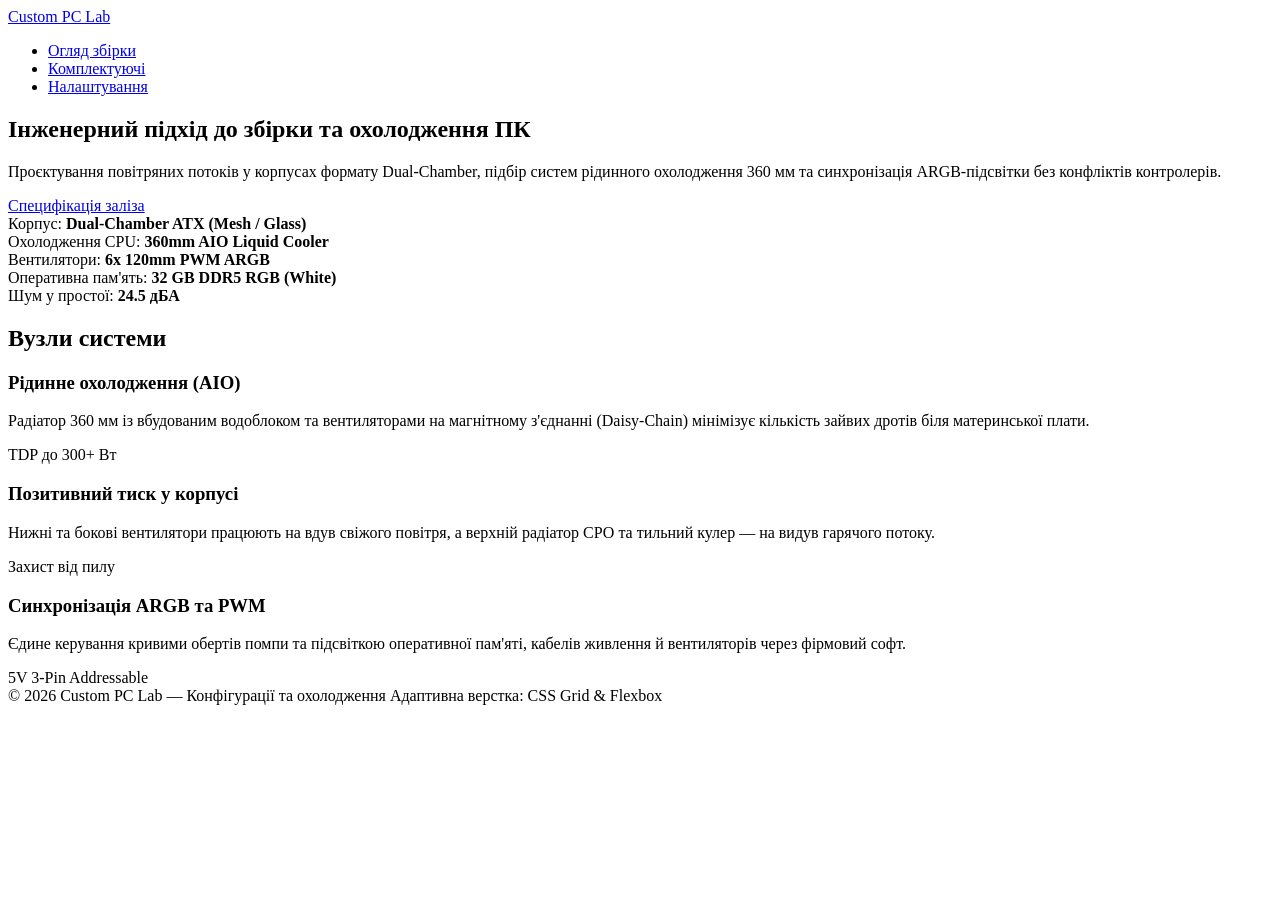
==== index.html @ 1a5257b3 "work1" ====
<!DOCTYPE html>
<html lang="uk">
<head>
  <meta charset="UTF-8">
  <meta name="viewport" content="width=device-width, initial-scale=1.0">
  <title>Custom PC Hardware — Охолодження та збірка</title>
  <link rel="stylesheet" href="style.css">
</head>
<body>
  <header>
    <div class="container navbar">
      <a href="index.html" class="logo">Custom PC Lab</a>
      <ul class="nav-links">
        <li><a href="index.html" class="active">Огляд збірки</a></li>
        <li><a href="specs.html">Комплектуючі</a></li>
        <li><a href="guide.html">Налаштування</a></li>
      </ul>
    </div>
  </header>

  <main class="container">
    <section class="hero">
      <div>
        <h1>Інженерний підхід до збірки та охолодження ПК</h1>
        <p>Проєктування повітряних потоків у корпусах формату Dual-Chamber, підбір систем рідинного охолодження 360 мм та синхронізація ARGB-підсвітки без конфліктів контролерів.</p>
        <a href="specs.html" class="btn">Специфікація заліза</a>
      </div>
      <div class="hero-specs">
        <div><span>Корпус:</span> <strong>Dual-Chamber ATX (Mesh / Glass)</strong></div>
        <div><span>Охолодження CPU:</span> <strong>360mm AIO Liquid Cooler</strong></div>
        <div><span>Вентилятори:</span> <strong>6x 120mm PWM ARGB</strong></div>
        <div><span>Оперативна пам'ять:</span> <strong>32 GB DDR5 RGB (White)</strong></div>
        <div><span>Шум у простої:</span> <strong>24.5 дБА</strong></div>
      </div>
    </section>

    <h2>Вузли системи</h2>
    <div class="grid-3">
      <article class="card">
        <div>
          <h3>Рідинне охолодження (AIO)</h3>
          <p>Радіатор 360 мм із вбудованим водоблоком та вентиляторами на магнітному з'єднанні (Daisy-Chain) мінімізує кількість зайвих дротів біля материнської плати.</p>
        </div>
        <span class="badge">TDP до 300+ Вт</span>
      </article>

      <article class="card">
        <div>
          <h3>Позитивний тиск у корпусі</h3>
          <p>Нижні та бокові вентилятори працюють на вдув свіжого повітря, а верхній радіатор СРО та тильний кулер — на видув гарячого потоку.</p>
        </div>
        <span class="badge">Захист від пилу</span>
      </article>

      <article class="card">
        <div>
          <h3>Синхронізація ARGB та PWM</h3>
          <p>Єдине керування кривими обертів помпи та підсвіткою оперативної пам'яті, кабелів живлення й вентиляторів через фірмовий софт.</p>
        </div>
        <span class="badge">5V 3-Pin Addressable</span>
      </article>
    </div>
  </main>

  <footer>
    <div class="container footer-content">
      <span>© 2026 Custom PC Lab — Конфігурації та охолодження</span>
      <span>Адаптивна верстка: CSS Grid & Flexbox</span>
    </div>
  </footer>
</body>
</html>
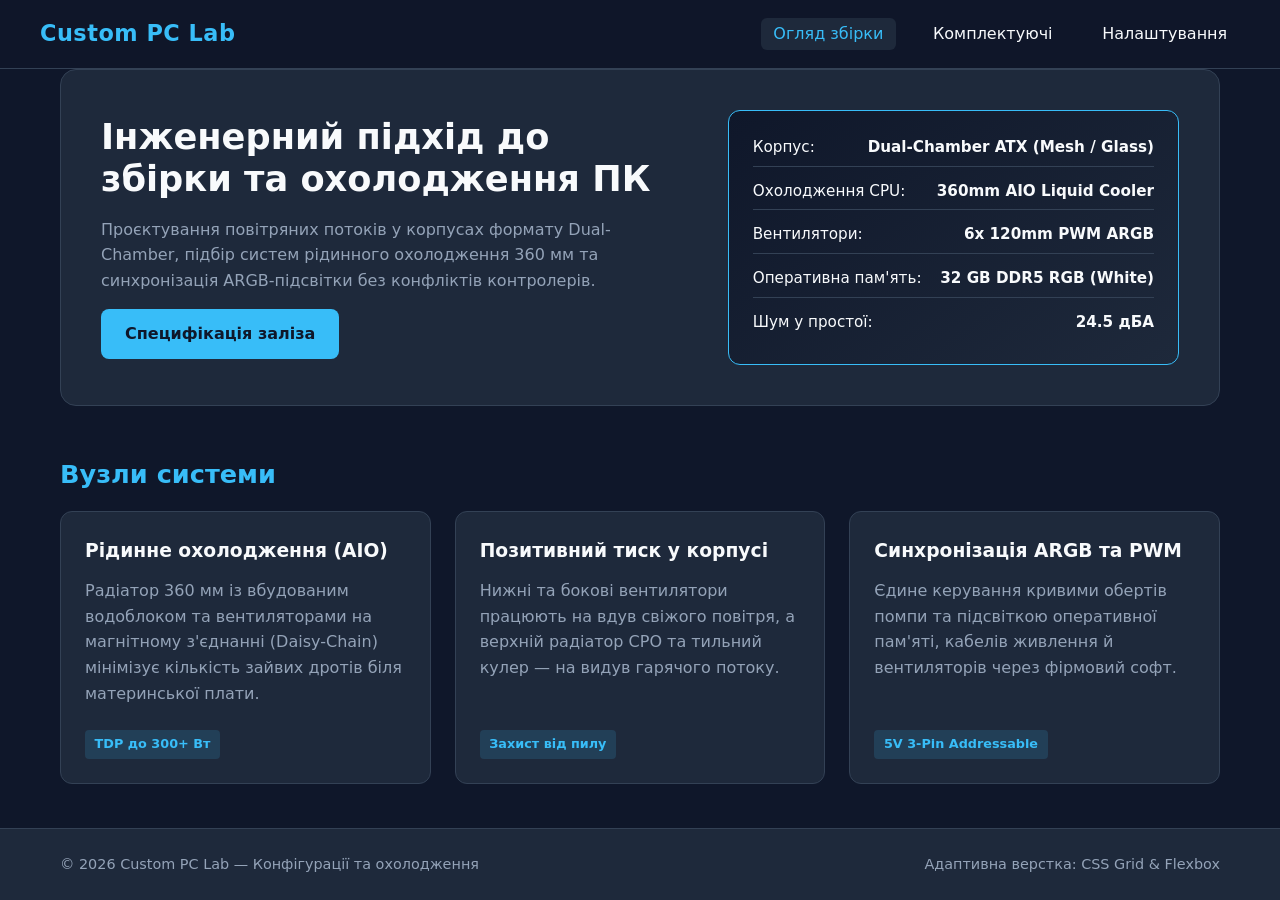
==== commit 7a24196f: "redaction1" ====
--- a/index.html
+++ b/index.html
@@ -4,7 +4,7 @@
   <meta charset="UTF-8">
   <meta name="viewport" content="width=device-width, initial-scale=1.0">
   <title>Custom PC Hardware — Охолодження та збірка</title>
-  <link rel="stylesheet" href="style.css">
+  <link rel="stylesheet" href="css/style.css">
 </head>
 <body>
   <header>
@@ -12,8 +12,8 @@
       <a href="index.html" class="logo">Custom PC Lab</a>
       <ul class="nav-links">
         <li><a href="index.html" class="active">Огляд збірки</a></li>
-        <li><a href="specs.html">Комплектуючі</a></li>
-        <li><a href="guide.html">Налаштування</a></li>
+        <li><a href="indexsp.html">Комплектуючі</a></li>
+        <li><a href="indexgd.html">Налаштування</a></li>
       </ul>
     </div>
   </header>
@@ -23,7 +23,7 @@
       <div>
         <h1>Інженерний підхід до збірки та охолодження ПК</h1>
         <p>Проєктування повітряних потоків у корпусах формату Dual-Chamber, підбір систем рідинного охолодження 360 мм та синхронізація ARGB-підсвітки без конфліктів контролерів.</p>
-        <a href="specs.html" class="btn">Специфікація заліза</a>
+        <a href="indexsp.html" class="btn">Специфікація заліза</a>
       </div>
       <div class="hero-specs">
         <div><span>Корпус:</span> <strong>Dual-Chamber ATX (Mesh / Glass)</strong></div>
--- a/css/style.css
+++ b/css/style.css
@@ -0,0 +1,320 @@
+:root {
+  --bg-dark: #0f172a;
+  --bg-card: #1e293b;
+  --text-main: #f8fafc;
+  --text-muted: #94a3b8;
+  --accent: #38bdf8;
+  --accent-hover: #0284c7;
+  --border: #334155;
+}
+
+* {
+  box-sizing: border-box;
+  margin: 0;
+  padding: 0;
+}
+
+body {
+  font-family: 'Segoe UI', system-ui, -apple-system, sans-serif;
+  background-color: var(--bg-dark);
+  color: var(--text-main);
+  line-height: 1.6;
+  display: flex;
+  flex-direction: column;
+  min-height: 100vh;
+}
+
+a {
+  color: inherit;
+  text-decoration: none;
+}
+
+.container {
+  width: 100%;
+  max-width: 1200px;
+  margin: 0 auto;
+  padding: 0 1.25rem;
+}
+
+/* --- HEADER (Flexbox) --- */
+header {
+  background-color: rgba(15, 23, 42, 0.95);
+  border-bottom: 1px solid var(--border);
+  position: sticky;
+  top: 0;
+  z-index: 100;
+}
+
+.navbar {
+  display: flex;
+  justify-content: space-between;
+  align-items: center;
+  padding: 1rem 0;
+  flex-wrap: wrap;
+  gap: 1rem;
+}
+
+.logo {
+  font-size: 1.4rem;
+  font-weight: 700;
+  color: var(--accent);
+  letter-spacing: 0.5px;
+}
+
+.nav-links {
+  display: flex;
+  list-style: none;
+  gap: 1.5rem;
+}
+
+.nav-links a {
+  font-weight: 500;
+  padding: 0.4rem 0.8rem;
+  border-radius: 6px;
+  transition: background 0.2s, color 0.2s;
+}
+
+.nav-links a:hover,
+.nav-links a.active {
+  background-color: var(--bg-card);
+  color: var(--accent);
+}
+
+/* --- MAIN --- */
+main {
+  flex: 1;
+  padding: 2.5rem 0;
+}
+
+h1 {
+  font-size: 2.2rem;
+  margin-bottom: 1rem;
+  line-height: 1.2;
+}
+
+h2 {
+  font-size: 1.6rem;
+  margin: 2rem 0 1rem;
+  color: var(--accent);
+}
+
+p {
+  margin-bottom: 1rem;
+  color: var(--text-muted);
+}
+
+.btn {
+  display: inline-block;
+  background-color: var(--accent);
+  color: #0f172a;
+  font-weight: 600;
+  padding: 0.75rem 1.5rem;
+  border-radius: 8px;
+  border: none;
+  cursor: pointer;
+  transition: background 0.2s;
+}
+
+.btn:hover {
+  background-color: var(--accent-hover);
+  color: #fff;
+}
+
+/* --- HERO (CSS Grid) --- */
+.hero {
+  display: grid;
+  grid-template-columns: 1.3fr 1fr;
+  gap: 2.5rem;
+  align-items: center;
+  margin-bottom: 3rem;
+  background: var(--bg-card);
+  padding: 2.5rem;
+  border-radius: 16px;
+  border: 1px solid var(--border);
+}
+
+.hero-specs {
+  background: linear-gradient(145deg, #0f172a, #1e293b);
+  border-radius: 12px;
+  padding: 1.5rem;
+  border: 1px solid var(--accent);
+  display: flex;
+  flex-direction: column;
+  gap: 0.75rem;
+}
+
+.hero-specs div {
+  display: flex;
+  justify-content: space-between;
+  border-bottom: 1px solid var(--border);
+  padding-bottom: 0.4rem;
+  font-size: 0.95rem;
+}
+
+.hero-specs div:last-child {
+  border-bottom: none;
+}
+
+/* --- CARDS GRID (CSS Grid) --- */
+.grid-3 {
+  display: grid;
+  grid-template-columns: repeat(3, 1fr);
+  gap: 1.5rem;
+}
+
+.card {
+  background-color: var(--bg-card);
+  border: 1px solid var(--border);
+  border-radius: 12px;
+  padding: 1.5rem;
+  display: flex;
+  flex-direction: column;
+  justify-content: space-between;
+}
+
+.card h3 {
+  margin-bottom: 0.75rem;
+  color: var(--text-main);
+}
+
+.badge {
+  display: inline-block;
+  font-size: 0.8rem;
+  padding: 0.25rem 0.6rem;
+  border-radius: 4px;
+  background: rgba(56, 189, 248, 0.15);
+  color: var(--accent);
+  font-weight: 600;
+  margin-top: 0.5rem;
+  align-self: flex-start;
+}
+
+/* --- TABLE --- */
+.table-wrapper {
+  overflow-x: auto;
+  margin: 1.5rem 0 2.5rem;
+  border-radius: 12px;
+  border: 1px solid var(--border);
+}
+
+table {
+  width: 100%;
+  border-collapse: collapse;
+  background-color: var(--bg-card);
+  text-align: left;
+}
+
+th, td {
+  padding: 1rem;
+  border-bottom: 1px solid var(--border);
+}
+
+th {
+  background-color: rgba(56, 189, 248, 0.1);
+  color: var(--accent);
+}
+
+/* --- GUIDE & FORM (CSS Grid) --- */
+.guide-layout {
+  display: grid;
+  grid-template-columns: 1.4fr 1fr;
+  gap: 2rem;
+}
+
+.step-item {
+  background: var(--bg-card);
+  padding: 1.25rem;
+  border-left: 4px solid var(--accent);
+  border-radius: 0 8px 8px 0;
+  margin-bottom: 1rem;
+}
+
+.contact-form {
+  background: var(--bg-card);
+  padding: 1.75rem;
+  border-radius: 12px;
+  border: 1px solid var(--border);
+  display: flex;
+  flex-direction: column;
+  gap: 1rem;
+}
+
+.form-group {
+  display: flex;
+  flex-direction: column;
+  gap: 0.4rem;
+}
+
+input, textarea, select {
+  padding: 0.75rem;
+  border-radius: 6px;
+  border: 1px solid var(--border);
+  background-color: var(--bg-dark);
+  color: var(--text-main);
+  font-family: inherit;
+}
+
+/* --- FOOTER (Flexbox) --- */
+footer {
+  background-color: var(--bg-card);
+  border-top: 1px solid var(--border);
+  padding: 1.5rem 0;
+  margin-top: auto;
+}
+
+.footer-content {
+  display: flex;
+  justify-content: space-between;
+  align-items: center;
+  flex-wrap: wrap;
+  gap: 1rem;
+  color: var(--text-muted);
+  font-size: 0.9rem;
+}
+
+/* --- BREAKPOINTS --- */
+@media (max-width: 900px) {
+  .hero {
+    grid-template-columns: 1fr;
+    padding: 1.75rem;
+  }
+
+  .grid-3 {
+    grid-template-columns: repeat(2, 1fr);
+  }
+
+  .guide-layout {
+    grid-template-columns: 1fr;
+  }
+}
+
+@media (max-width: 600px) {
+  h1 {
+    font-size: 1.75rem;
+  }
+
+  .navbar {
+    flex-direction: column;
+    align-items: flex-start;
+  }
+
+  .nav-links {
+    width: 100%;
+    justify-content: space-between;
+    gap: 0.5rem;
+  }
+
+  .nav-links a {
+    padding: 0.4rem 0.5rem;
+    font-size: 0.95rem;
+  }
+
+  .grid-3 {
+    grid-template-columns: 1fr;
+  }
+
+  .footer-content {
+    flex-direction: column;
+    text-align: center;
+  }
+}
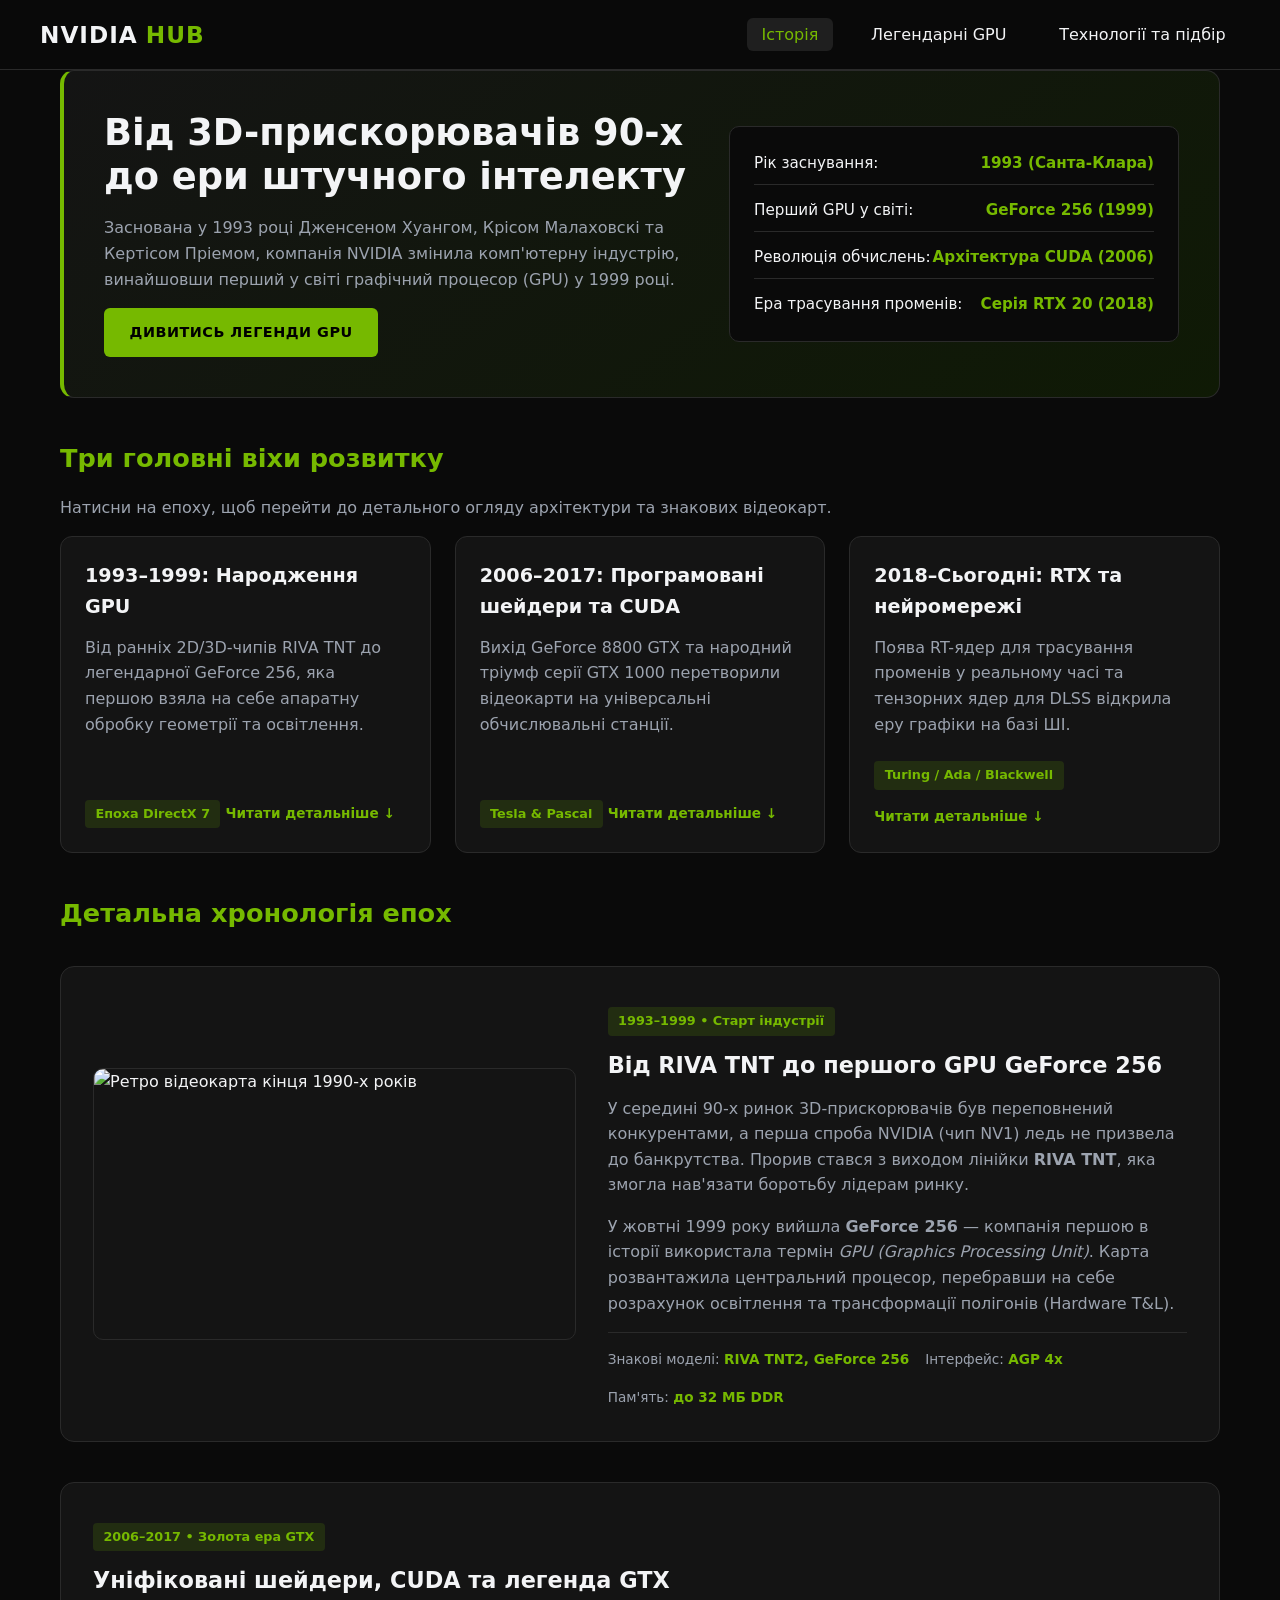
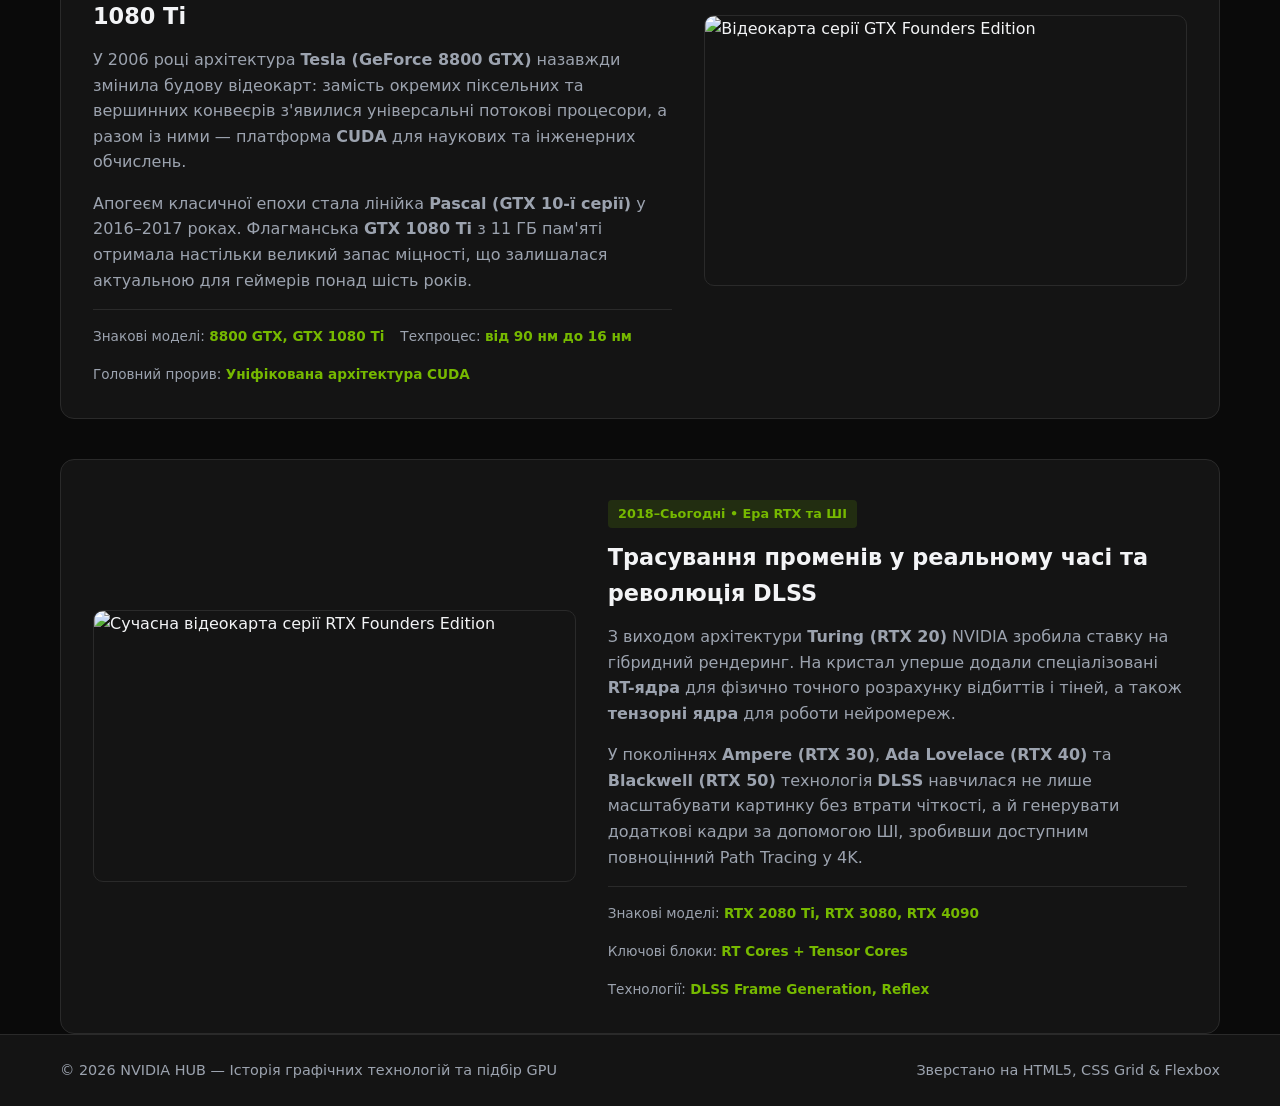
==== commit 5155ca0e: "NV HUB" ====
--- a/index.html
+++ b/index.html
@@ -3,17 +3,17 @@
 <head>
   <meta charset="UTF-8">
   <meta name="viewport" content="width=device-width, initial-scale=1.0">
-  <title>Custom PC Hardware — Охолодження та збірка</title>
+  <title>NVIDIA HUB — Історія графічних технологій та підбір GPU</title>
   <link rel="stylesheet" href="css/style.css">
 </head>
 <body>
   <header>
     <div class="container navbar">
-      <a href="index.html" class="logo">Custom PC Lab</a>
+      <a href="index.html" class="logo">NVIDIA <span>HUB</span></a>
       <ul class="nav-links">
-        <li><a href="index.html" class="active">Огляд збірки</a></li>
-        <li><a href="indexsp.html">Комплектуючі</a></li>
-        <li><a href="indexgd.html">Налаштування</a></li>
+        <li><a href="index.html" class="active">Історія</a></li>
+        <li><a href="gpus.html">Легендарні GPU</a></li>
+        <li><a href="tech.html">Технології та підбір</a></li>
       </ul>
     </div>
   </header>
@@ -21,51 +21,118 @@
   <main class="container">
     <section class="hero">
       <div>
-        <h1>Інженерний підхід до збірки та охолодження ПК</h1>
-        <p>Проєктування повітряних потоків у корпусах формату Dual-Chamber, підбір систем рідинного охолодження 360 мм та синхронізація ARGB-підсвітки без конфліктів контролерів.</p>
-        <a href="indexsp.html" class="btn">Специфікація заліза</a>
+        <h1>Від 3D-прискорювачів 90-х до ери штучного інтелекту</h1>
+        <p>Заснована у 1993 році Дженсеном Хуангом, Крісом Малаховскі та Кертісом Пріемом, компанія NVIDIA змінила комп'ютерну індустрію, винайшовши перший у світі графічний процесор (GPU) у 1999 році.</p>
+        <a href="gpus.html" class="btn">Дивитись легенди GPU</a>
       </div>
-      <div class="hero-specs">
-        <div><span>Корпус:</span> <strong>Dual-Chamber ATX (Mesh / Glass)</strong></div>
-        <div><span>Охолодження CPU:</span> <strong>360mm AIO Liquid Cooler</strong></div>
-        <div><span>Вентилятори:</span> <strong>6x 120mm PWM ARGB</strong></div>
-        <div><span>Оперативна пам'ять:</span> <strong>32 GB DDR5 RGB (White)</strong></div>
-        <div><span>Шум у простої:</span> <strong>24.5 дБА</strong></div>
+      <div class="hero-stats">
+        <div class="stat-row"><span>Рік заснування:</span> <strong>1993 (Санта-Клара)</strong></div>
+        <div class="stat-row"><span>Перший GPU у світі:</span> <strong>GeForce 256 (1999)</strong></div>
+        <div class="stat-row"><span>Революція обчислень:</span> <strong>Архітектура CUDA (2006)</strong></div>
+        <div class="stat-row"><span>Ера трасування променів:</span> <strong>Серія RTX 20 (2018)</strong></div>
       </div>
     </section>
 
-    <h2>Вузли системи</h2>
+    <h2>Три головні віхи розвитку</h2>
+    <p>Натисни на епоху, щоб перейти до детального огляду архітектури та знакових відеокарт.</p>
+
     <div class="grid-3">
-      <article class="card">
+      <a href="#era-90s" class="card card-link">
         <div>
-          <h3>Рідинне охолодження (AIO)</h3>
-          <p>Радіатор 360 мм із вбудованим водоблоком та вентиляторами на магнітному з'єднанні (Daisy-Chain) мінімізує кількість зайвих дротів біля материнської плати.</p>
+          <h3>1993–1999: Народження GPU</h3>
+          <p>Від ранніх 2D/3D-чипів RIVA TNT до легендарної GeForce 256, яка першою взяла на себе апаратну обробку геометрії та освітлення.</p>
         </div>
-        <span class="badge">TDP до 300+ Вт</span>
+        <div>
+          <span class="tag">Епоха DirectX 7</span>
+          <div class="card-hint">Читати детальніше ↓</div>
+        </div>
+      </a>
+
+      <a href="#era-gtx" class="card card-link">
+        <div>
+          <h3>2006–2017: Програмовані шейдери та CUDA</h3>
+          <p>Вихід GeForce 8800 GTX та народний тріумф серії GTX 1000 перетворили відеокарти на універсальні обчислювальні станції.</p>
+        </div>
+        <div>
+          <span class="tag">Tesla & Pascal</span>
+          <div class="card-hint">Читати детальніше ↓</div>
+        </div>
+      </a>
+
+      <a href="#era-rtx" class="card card-link">
+        <div>
+          <h3>2018–Сьогодні: RTX та нейромережі</h3>
+          <p>Поява RT-ядер для трасування променів у реальному часі та тензорних ядер для DLSS відкрила еру графіки на базі ШІ.</p>
+        </div>
+        <div>
+          <span class="tag">Turing / Ada / Blackwell</span>
+          <div class="card-hint">Читати детальніше ↓</div>
+        </div>
+      </a>
+    </div>
+
+    <h2>Детальна хронологія епох</h2>
+    <div class="era-details">
+      <!-- Епоха 1 -->
+      <article id="era-90s" class="era-block">
+        <div class="era-media">
+          <img src="images/era-90s.jpg" alt="Ретро відеокарта кінця 1990-х років" class="era-img">
+        </div>
+        <div class="era-text">
+          <span class="tag" style="margin-bottom: 0.75rem;">1993–1999 • Старт індустрії</span>
+          <h3>Від RIVA TNT до першого GPU GeForce 256</h3>
+          <p>У середині 90-х ринок 3D-прискорювачів був переповнений конкурентами, а перша спроба NVIDIA (чип NV1) ледь не призвела до банкрутства. Прорив стався з виходом лінійки <strong>RIVA TNT</strong>, яка змогла нав'язати боротьбу лідерам ринку.</p>
+          <p>У жовтні 1999 року вийшла <strong>GeForce 256</strong> — компанія першою в історії використала термін <em>GPU (Graphics Processing Unit)</em>. Карта розвантажила центральний процесор, перебравши на себе розрахунок освітлення та трансформації полігонів (Hardware T&L).</p>
+          <ul class="era-specs">
+            <li><span>Знакові моделі:</span> <strong>RIVA TNT2, GeForce 256</strong></li>
+            <li><span>Інтерфейс:</span> <strong>AGP 4x</strong></li>
+            <li><span>Пам'ять:</span> <strong>до 32 МБ DDR</strong></li>
+          </ul>
+        </div>
       </article>
 
-      <article class="card">
-        <div>
-          <h3>Позитивний тиск у корпусі</h3>
-          <p>Нижні та бокові вентилятори працюють на вдув свіжого повітря, а верхній радіатор СРО та тильний кулер — на видув гарячого потоку.</p>
+      <!-- Епоха 2 -->
+      <article id="era-gtx" class="era-block reverse">
+        <div class="era-media">
+          <img src="images/era-gtx.jpg" alt="Відеокарта серії GTX Founders Edition" class="era-img">
         </div>
-        <span class="badge">Захист від пилу</span>
+        <div class="era-text">
+          <span class="tag" style="margin-bottom: 0.75rem;">2006–2017 • Золота ера GTX</span>
+          <h3>Уніфіковані шейдери, CUDA та легенда GTX 1080 Ti</h3>
+          <p>У 2006 році архітектура <strong>Tesla (GeForce 8800 GTX)</strong> назавжди змінила будову відеокарт: замість окремих піксельних та вершинних конвеєрів з'явилися універсальні потокові процесори, а разом із ними — платформа <strong>CUDA</strong> для наукових та інженерних обчислень.</p>
+          <p>Апогеєм класичної епохи стала лінійка <strong>Pascal (GTX 10-ї серії)</strong> у 2016–2017 роках. Флагманська <strong>GTX 1080 Ti</strong> з 11 ГБ пам'яті отримала настільки великий запас міцності, що залишалася актуальною для геймерів понад шість років.</p>
+          <ul class="era-specs">
+            <li><span>Знакові моделі:</span> <strong>8800 GTX, GTX 1080 Ti</strong></li>
+            <li><span>Техпроцес:</span> <strong>від 90 нм до 16 нм</strong></li>
+            <li><span>Головний прорив:</span> <strong>Уніфікована архітектура CUDA</strong></li>
+          </ul>
+        </div>
       </article>
 
-      <article class="card">
-        <div>
-          <h3>Синхронізація ARGB та PWM</h3>
-          <p>Єдине керування кривими обертів помпи та підсвіткою оперативної пам'яті, кабелів живлення й вентиляторів через фірмовий софт.</p>
+      <!-- Епоха 3 -->
+      <article id="era-rtx" class="era-block">
+        <div class="era-media">
+          <img src="images/era-rtx.jpg" alt="Сучасна відеокарта серії RTX Founders Edition" class="era-img">
         </div>
-        <span class="badge">5V 3-Pin Addressable</span>
+        <div class="era-text">
+          <span class="tag" style="margin-bottom: 0.75rem;">2018–Сьогодні • Ера RTX та ШІ</span>
+          <h3>Трасування променів у реальному часі та революція DLSS</h3>
+          <p>З виходом архітектури <strong>Turing (RTX 20)</strong> NVIDIA зробила ставку на гібридний рендеринг. На кристал уперше додали спеціалізовані <strong>RT-ядра</strong> для фізично точного розрахунку відбиттів і тіней, а також <strong>тензорні ядра</strong> для роботи нейромереж.</p>
+          <p>У поколіннях <strong>Ampere (RTX 30)</strong>, <strong>Ada Lovelace (RTX 40)</strong> та <strong>Blackwell (RTX 50)</strong> технологія <strong>DLSS</strong> навчилася не лише масштабувати картинку без втрати чіткості, а й генерувати додаткові кадри за допомогою ШІ, зробивши доступним повноцінний Path Tracing у 4K.</p>
+          <ul class="era-specs">
+            <li><span>Знакові моделі:</span> <strong>RTX 2080 Ti, RTX 3080, RTX 4090</strong></li>
+            <li><span>Ключові блоки:</span> <strong>RT Cores + Tensor Cores</strong></li>
+            <li><span>Технології:</span> <strong>DLSS Frame Generation, Reflex</strong></li>
+          </ul>
+        </div>
       </article>
     </div>
   </main>
 
   <footer>
     <div class="container footer-content">
-      <span>© 2026 Custom PC Lab — Конфігурації та охолодження</span>
-      <span>Адаптивна верстка: CSS Grid & Flexbox</span>
+      <span>© 2026 NVIDIA HUB — Історія графічних технологій та підбір GPU</span>
+      <span>Зверстано на HTML5, CSS Grid & Flexbox</span>
     </div>
   </footer>
 </body>
--- a/css/style.css
+++ b/css/style.css
@@ -1,17 +1,23 @@
+/* Фірмова палітра NVIDIA */
 :root {
-  --bg-dark: #0f172a;
-  --bg-card: #1e293b;
-  --text-main: #f8fafc;
-  --text-muted: #94a3b8;
-  --accent: #38bdf8;
-  --accent-hover: #0284c7;
-  --border: #334155;
+  --bg-dark: #0a0a0a;
+  --bg-card: #141414;
+  --bg-elevated: #1f1f1f;
+  --text-main: #f3f4f6;
+  --text-muted: #9ca3af;
+  --accent: #76b900;      /* Фірмовий зелений NVIDIA */
+  --accent-hover: #5e9400;
+  --border: #2a2a2a;
 }
 
 * {
   box-sizing: border-box;
   margin: 0;
   padding: 0;
+}
+
+html {
+  scroll-behavior: smooth;
 }
 
 body {
@@ -36,9 +42,9 @@
   padding: 0 1.25rem;
 }
 
-/* --- HEADER (Flexbox) --- */
+/* --- HEADER & NAVIGATION (Flexbox) --- */
 header {
-  background-color: rgba(15, 23, 42, 0.95);
+  background-color: rgba(10, 10, 10, 0.95);
   border-bottom: 1px solid var(--border);
   position: sticky;
   top: 0;
@@ -55,10 +61,17 @@
 }
 
 .logo {
-  font-size: 1.4rem;
-  font-weight: 700;
-  color: var(--accent);
-  letter-spacing: 0.5px;
+  font-size: 1.45rem;
+  font-weight: 800;
+  letter-spacing: 1px;
+  text-transform: uppercase;
+  display: flex;
+  align-items: center;
+  gap: 0.5rem;
+}
+
+.logo span {
+  color: var(--accent);
 }
 
 .nav-links {
@@ -69,14 +82,14 @@
 
 .nav-links a {
   font-weight: 500;
-  padding: 0.4rem 0.8rem;
+  padding: 0.45rem 0.9rem;
   border-radius: 6px;
-  transition: background 0.2s, color 0.2s;
+  transition: all 0.2s ease;
 }
 
 .nav-links a:hover,
 .nav-links a.active {
-  background-color: var(--bg-card);
+  background-color: var(--bg-elevated);
   color: var(--accent);
 }
 
@@ -87,14 +100,14 @@
 }
 
 h1 {
-  font-size: 2.2rem;
+  font-size: 2.3rem;
   margin-bottom: 1rem;
   line-height: 1.2;
 }
 
 h2 {
   font-size: 1.6rem;
-  margin: 2rem 0 1rem;
+  margin: 2.5rem 0 1rem;
   color: var(--accent);
 }
 
@@ -106,53 +119,61 @@
 .btn {
   display: inline-block;
   background-color: var(--accent);
-  color: #0f172a;
-  font-weight: 600;
-  padding: 0.75rem 1.5rem;
-  border-radius: 8px;
+  color: #000000;
+  font-weight: 700;
+  padding: 0.8rem 1.6rem;
+  border-radius: 6px;
   border: none;
   cursor: pointer;
+  text-transform: uppercase;
+  font-size: 0.9rem;
+  letter-spacing: 0.5px;
   transition: background 0.2s;
 }
 
 .btn:hover {
   background-color: var(--accent-hover);
-  color: #fff;
-}
-
-/* --- HERO (CSS Grid) --- */
+  color: #ffffff;
+}
+
+/* --- HERO SECTION (CSS Grid) --- */
 .hero {
   display: grid;
   grid-template-columns: 1.3fr 1fr;
   gap: 2.5rem;
   align-items: center;
-  margin-bottom: 3rem;
-  background: var(--bg-card);
+  background: linear-gradient(145deg, #141414, #0f1a05);
   padding: 2.5rem;
-  border-radius: 16px;
-  border: 1px solid var(--border);
-}
-
-.hero-specs {
-  background: linear-gradient(145deg, #0f172a, #1e293b);
-  border-radius: 12px;
+  border-radius: 14px;
+  border: 1px solid var(--border);
+  border-left: 4px solid var(--accent);
+}
+
+.hero-stats {
+  background-color: var(--bg-dark);
+  border: 1px solid var(--border);
+  border-radius: 10px;
   padding: 1.5rem;
-  border: 1px solid var(--accent);
-  display: flex;
-  flex-direction: column;
-  gap: 0.75rem;
-}
-
-.hero-specs div {
+  display: flex;
+  flex-direction: column;
+  gap: 0.85rem;
+}
+
+.stat-row {
   display: flex;
   justify-content: space-between;
   border-bottom: 1px solid var(--border);
-  padding-bottom: 0.4rem;
+  padding-bottom: 0.5rem;
   font-size: 0.95rem;
 }
 
-.hero-specs div:last-child {
+.stat-row:last-child {
   border-bottom: none;
+  padding-bottom: 0;
+}
+
+.stat-row strong {
+  color: var(--accent);
 }
 
 /* --- CARDS GRID (CSS Grid) --- */
@@ -170,30 +191,113 @@
   display: flex;
   flex-direction: column;
   justify-content: space-between;
+  transition: border-color 0.2s;
+}
+
+.card:hover {
+  border-color: var(--accent);
+}
+
+.card-link {
+  cursor: pointer;
+  transition: transform 0.2s ease, border-color 0.2s ease, box-shadow 0.2s ease;
+}
+
+.card-link:hover {
+  transform: translateY(-4px);
+  border-color: var(--accent);
+  box-shadow: 0 8px 24px rgba(118, 185, 0, 0.15);
+}
+
+.card-hint {
+  display: inline-block;
+  margin-top: 1rem;
+  font-size: 0.85rem;
+  color: var(--accent);
+  font-weight: 600;
 }
 
 .card h3 {
   margin-bottom: 0.75rem;
   color: var(--text-main);
-}
-
-.badge {
+  font-size: 1.2rem;
+}
+
+.tag {
   display: inline-block;
   font-size: 0.8rem;
-  padding: 0.25rem 0.6rem;
+  padding: 0.25rem 0.65rem;
   border-radius: 4px;
-  background: rgba(56, 189, 248, 0.15);
+  background: rgba(118, 185, 0, 0.15);
   color: var(--accent);
   font-weight: 600;
   margin-top: 0.5rem;
   align-self: flex-start;
 }
 
-/* --- TABLE --- */
+.era-details {
+  display: flex;
+  flex-direction: column;
+  gap: 2.5rem;
+  margin-top: 2rem;
+}
+
+.era-block {
+  display: grid;
+  grid-template-columns: 1fr 1.2fr;
+  gap: 2rem;
+  align-items: center;
+  background-color: var(--bg-card);
+  border: 1px solid var(--border);
+  border-radius: 14px;
+  padding: 2rem;
+  scroll-margin-top: 90px;
+}
+
+.era-block.reverse {
+  grid-template-columns: 1.2fr 1fr;
+}
+
+.era-block.reverse .era-media {
+  order: 2;
+}
+
+.era-img {
+  width: 100%;
+  aspect-ratio: 16 / 9;
+  object-fit: cover;
+  border-radius: 10px;
+  border: 1px solid var(--border);
+  display: block;
+}
+
+.era-text h3 {
+  font-size: 1.4rem;
+  color: var(--text-main);
+  margin-bottom: 0.75rem;
+}
+
+.era-specs {
+  list-style: none;
+  margin-top: 1rem;
+  padding-top: 1rem;
+  border-top: 1px solid var(--border);
+  display: flex;
+  flex-wrap: wrap;
+  gap: 1rem;
+  font-size: 0.85rem;
+  color: var(--text-muted);
+}
+
+.era-specs li strong {
+  color: var(--accent);
+}
+
+/* --- TABLE (Page 2) --- */
 .table-wrapper {
   overflow-x: auto;
   margin: 1.5rem 0 2.5rem;
-  border-radius: 12px;
+  border-radius: 10px;
   border: 1px solid var(--border);
 }
 
@@ -210,26 +314,37 @@
 }
 
 th {
-  background-color: rgba(56, 189, 248, 0.1);
-  color: var(--accent);
-}
-
-/* --- GUIDE & FORM (CSS Grid) --- */
-.guide-layout {
+  background-color: var(--bg-elevated);
+  color: var(--accent);
+  font-weight: 700;
+}
+
+tr:hover td {
+  background-color: rgba(118, 185, 0, 0.04);
+}
+
+/* --- TECH & FORM LAYOUT (Page 3 - CSS Grid) --- */
+.tech-layout {
   display: grid;
   grid-template-columns: 1.4fr 1fr;
   gap: 2rem;
-}
-
-.step-item {
+  margin-top: 1.5rem;
+}
+
+.timeline-item {
   background: var(--bg-card);
-  padding: 1.25rem;
-  border-left: 4px solid var(--accent);
+  padding: 1.25rem 1.5rem;
+  border-left: 3px solid var(--accent);
   border-radius: 0 8px 8px 0;
   margin-bottom: 1rem;
 }
 
-.contact-form {
+.timeline-item h3 {
+  margin-bottom: 0.4rem;
+  color: var(--text-main);
+}
+
+.fan-form {
   background: var(--bg-card);
   padding: 1.75rem;
   border-radius: 12px;
@@ -239,10 +354,19 @@
   gap: 1rem;
 }
 
+.fan-form h2 {
+  margin-top: 0;
+}
+
 .form-group {
   display: flex;
   flex-direction: column;
   gap: 0.4rem;
+}
+
+label {
+  font-size: 0.9rem;
+  font-weight: 500;
 }
 
 input, textarea, select {
@@ -252,6 +376,11 @@
   background-color: var(--bg-dark);
   color: var(--text-main);
   font-family: inherit;
+}
+
+input:focus, textarea:focus, select:focus {
+  outline: none;
+  border-color: var(--accent);
 }
 
 /* --- FOOTER (Flexbox) --- */
@@ -272,7 +401,11 @@
   font-size: 0.9rem;
 }
 
-/* --- BREAKPOINTS --- */
+/* =========================================
+   МЕДІАЗАПИТИ (3 РОЗМІТКИ)
+   ========================================= */
+
+/* Планшети (до 900px) */
 @media (max-width: 900px) {
   .hero {
     grid-template-columns: 1fr;
@@ -283,11 +416,22 @@
     grid-template-columns: repeat(2, 1fr);
   }
 
-  .guide-layout {
+  .tech-layout {
     grid-template-columns: 1fr;
   }
-}
-
+
+  .era-block,
+  .era-block.reverse {
+    grid-template-columns: 1fr;
+    padding: 1.5rem;
+  }
+
+  .era-block.reverse .era-media {
+    order: 0;
+  }
+}
+
+/* Мобільні телефони (до 600px) */
 @media (max-width: 600px) {
   h1 {
     font-size: 1.75rem;
@@ -301,12 +445,12 @@
   .nav-links {
     width: 100%;
     justify-content: space-between;
-    gap: 0.5rem;
+    gap: 0.4rem;
   }
 
   .nav-links a {
     padding: 0.4rem 0.5rem;
-    font-size: 0.95rem;
+    font-size: 0.92rem;
   }
 
   .grid-3 {
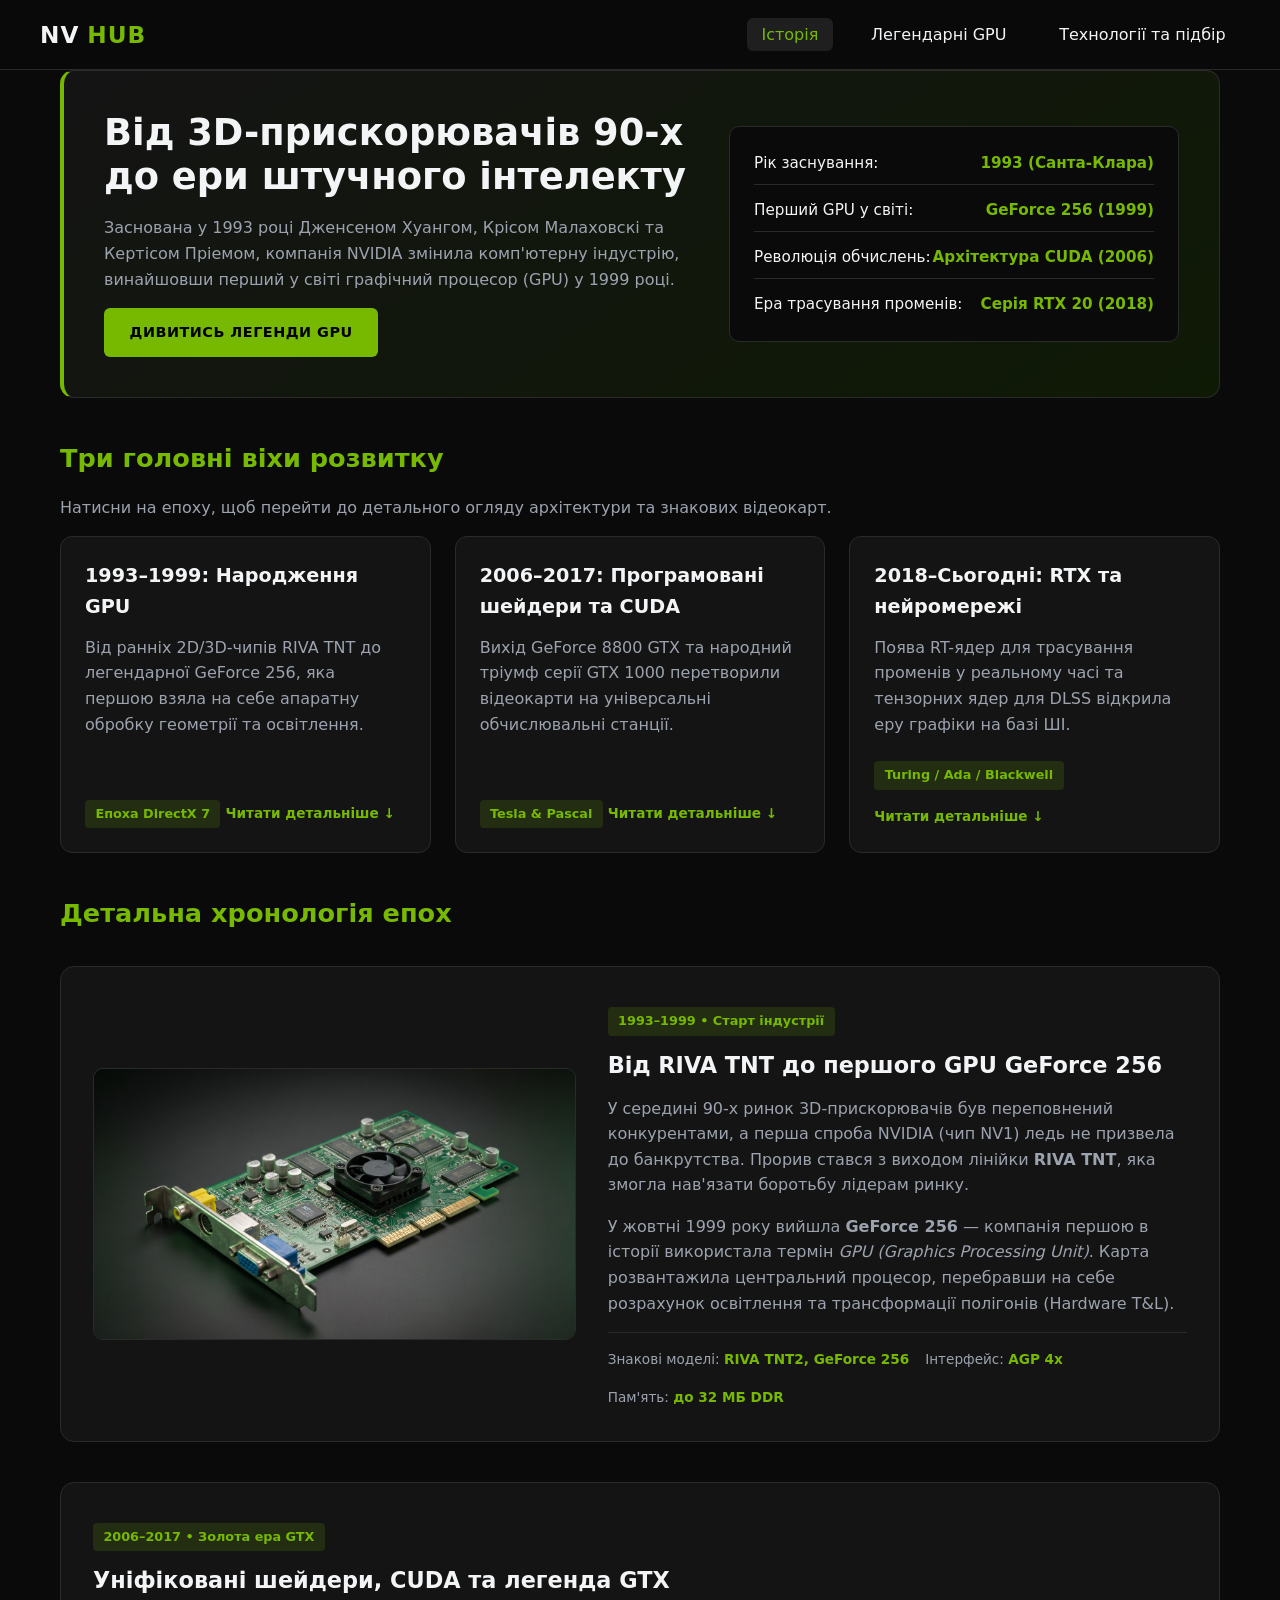
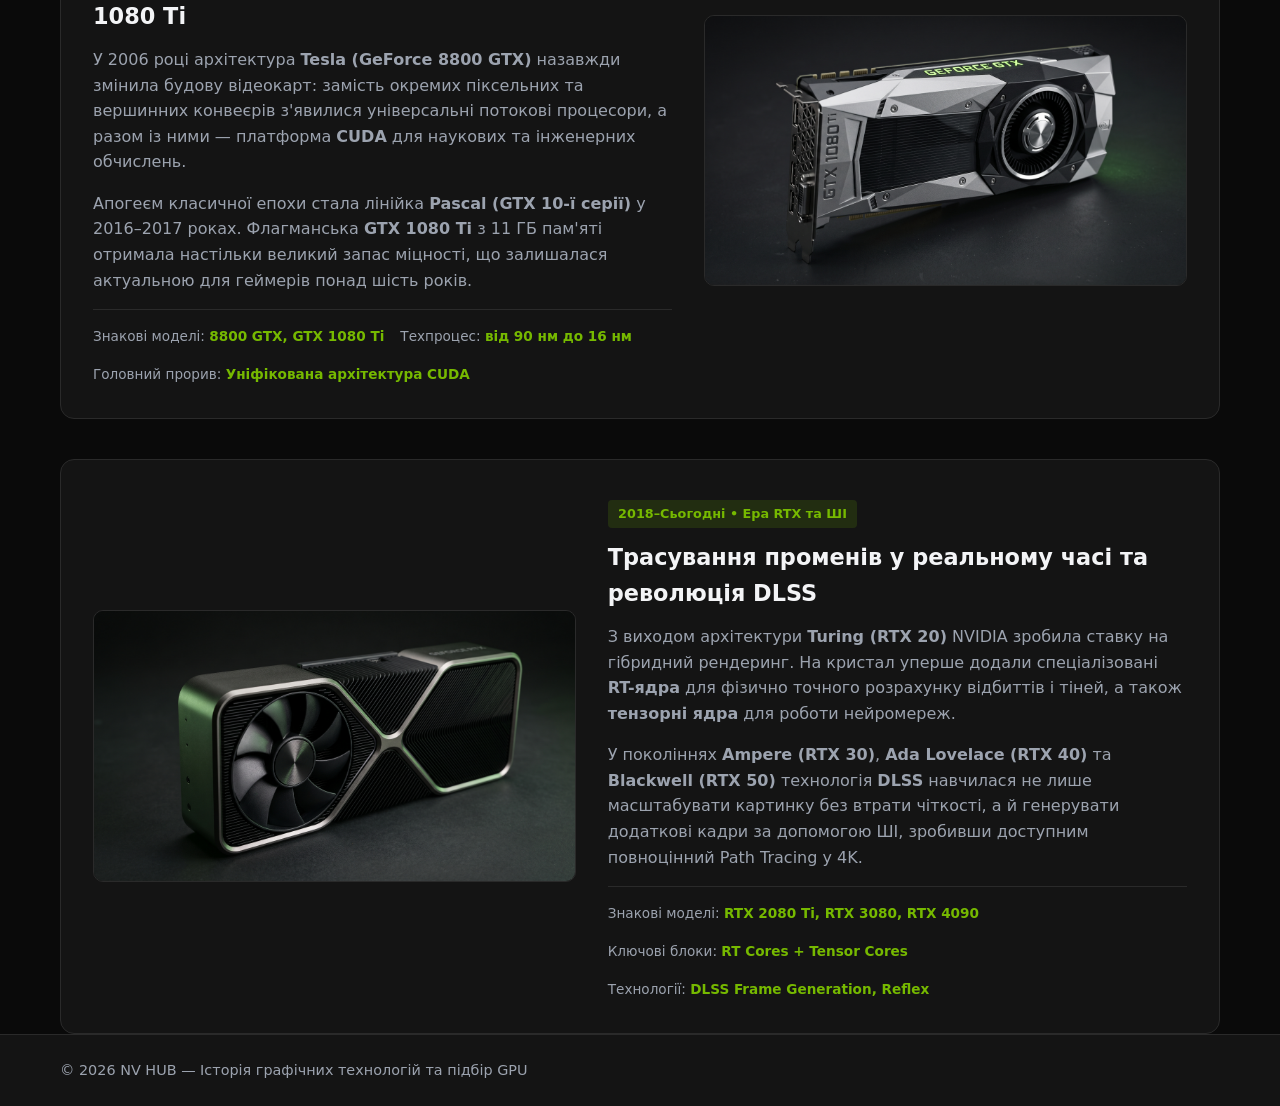
==== commit f34b9c6c: "img" ====
--- a/index.html
+++ b/index.html
@@ -9,7 +9,7 @@
 <body>
   <header>
     <div class="container navbar">
-      <a href="index.html" class="logo">NVIDIA <span>HUB</span></a>
+      <a href="index.html" class="logo">NV <span>HUB</span></a>
       <ul class="nav-links">
         <li><a href="index.html" class="active">Історія</a></li>
         <li><a href="gpus.html">Легендарні GPU</a></li>
@@ -76,7 +76,7 @@
       <!-- Епоха 1 -->
       <article id="era-90s" class="era-block">
         <div class="era-media">
-          <img src="images/era-90s.jpg" alt="Ретро відеокарта кінця 1990-х років" class="era-img">
+          <img src="img/Image256.jpg" alt="Ретро відеокарта кінця 1990-х років" class="era-img">
         </div>
         <div class="era-text">
           <span class="tag" style="margin-bottom: 0.75rem;">1993–1999 • Старт індустрії</span>
@@ -94,7 +94,7 @@
       <!-- Епоха 2 -->
       <article id="era-gtx" class="era-block reverse">
         <div class="era-media">
-          <img src="images/era-gtx.jpg" alt="Відеокарта серії GTX Founders Edition" class="era-img">
+          <img src="img/Image1080.jpg" alt="Відеокарта серії GTX Founders Edition" class="era-img">
         </div>
         <div class="era-text">
           <span class="tag" style="margin-bottom: 0.75rem;">2006–2017 • Золота ера GTX</span>
@@ -112,7 +112,7 @@
       <!-- Епоха 3 -->
       <article id="era-rtx" class="era-block">
         <div class="era-media">
-          <img src="images/era-rtx.jpg" alt="Сучасна відеокарта серії RTX Founders Edition" class="era-img">
+          <img src="img/Image5090.jpg" alt="Сучасна відеокарта серії RTX Founders Edition" class="era-img">
         </div>
         <div class="era-text">
           <span class="tag" style="margin-bottom: 0.75rem;">2018–Сьогодні • Ера RTX та ШІ</span>
@@ -131,8 +131,7 @@
 
   <footer>
     <div class="container footer-content">
-      <span>© 2026 NVIDIA HUB — Історія графічних технологій та підбір GPU</span>
-      <span>Зверстано на HTML5, CSS Grid & Flexbox</span>
+      <span>© 2026 NV HUB — Історія графічних технологій та підбір GPU</span>
     </div>
   </footer>
 </body>
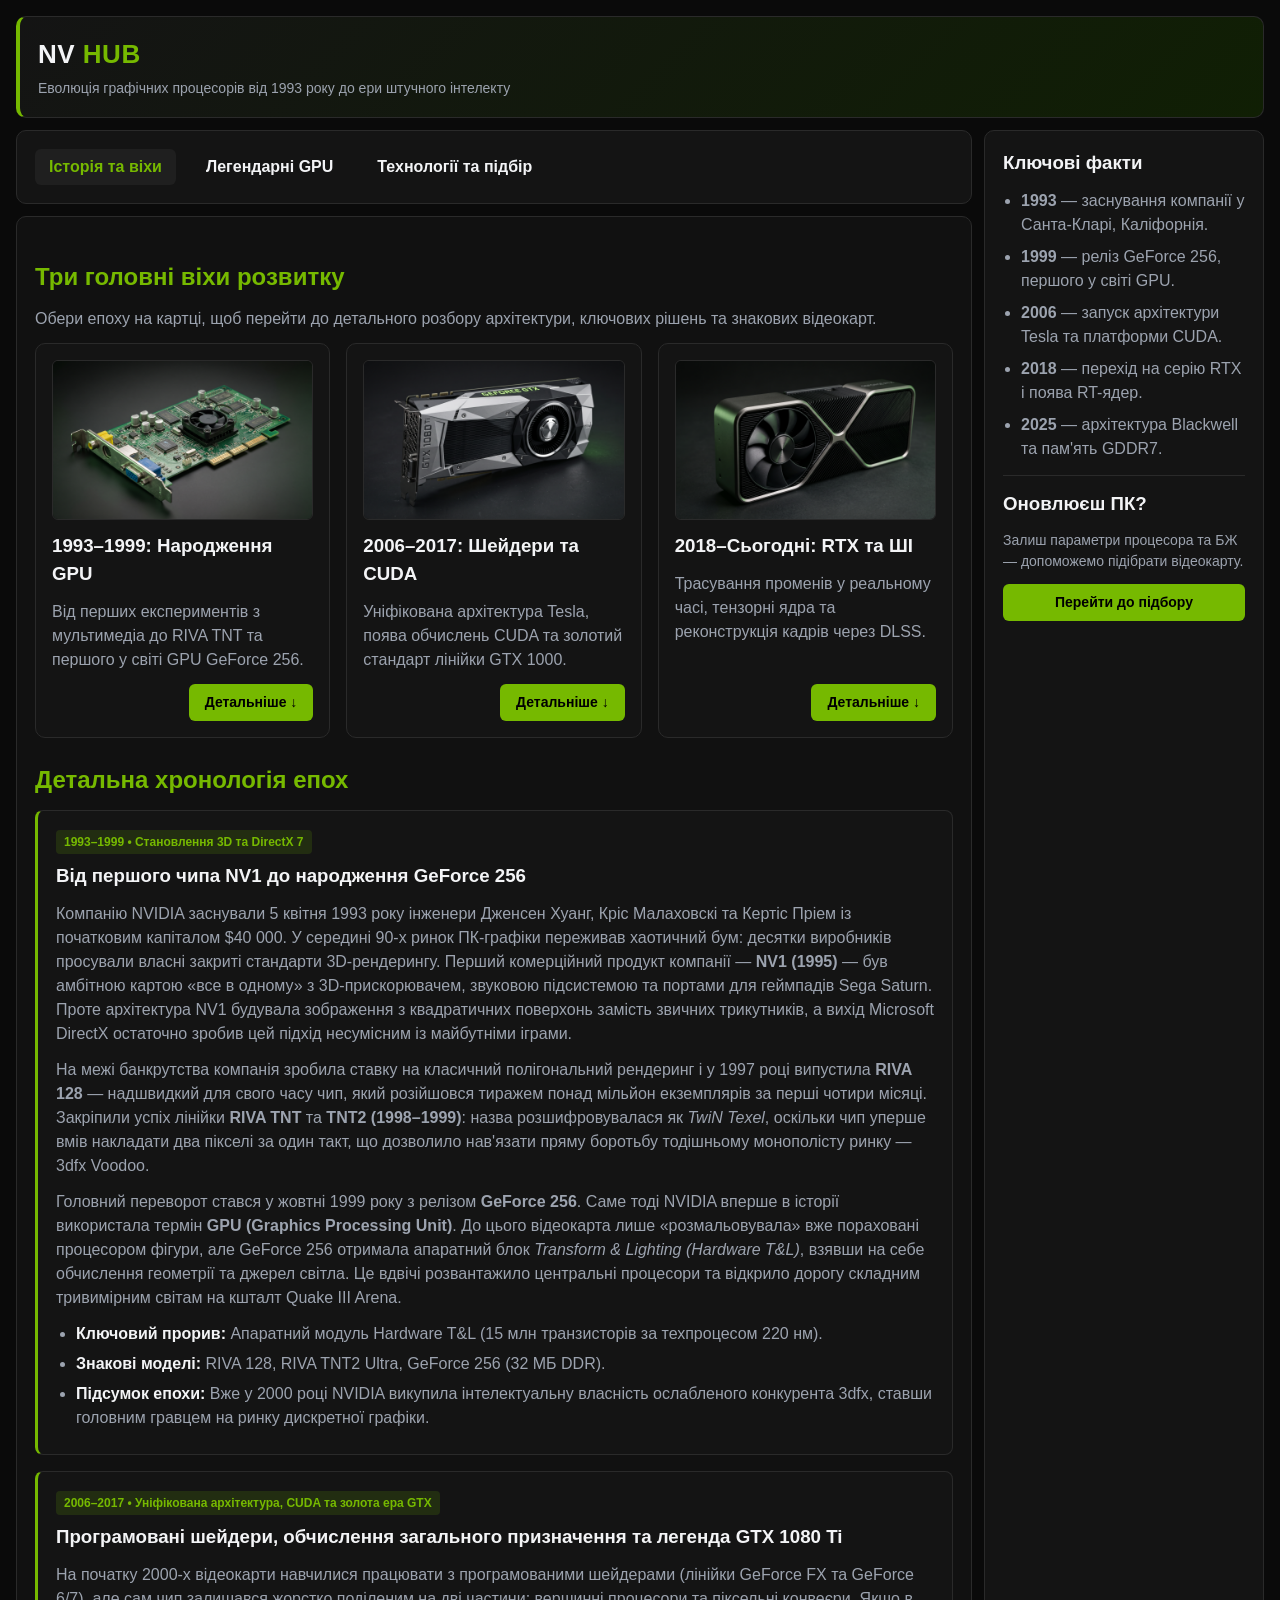
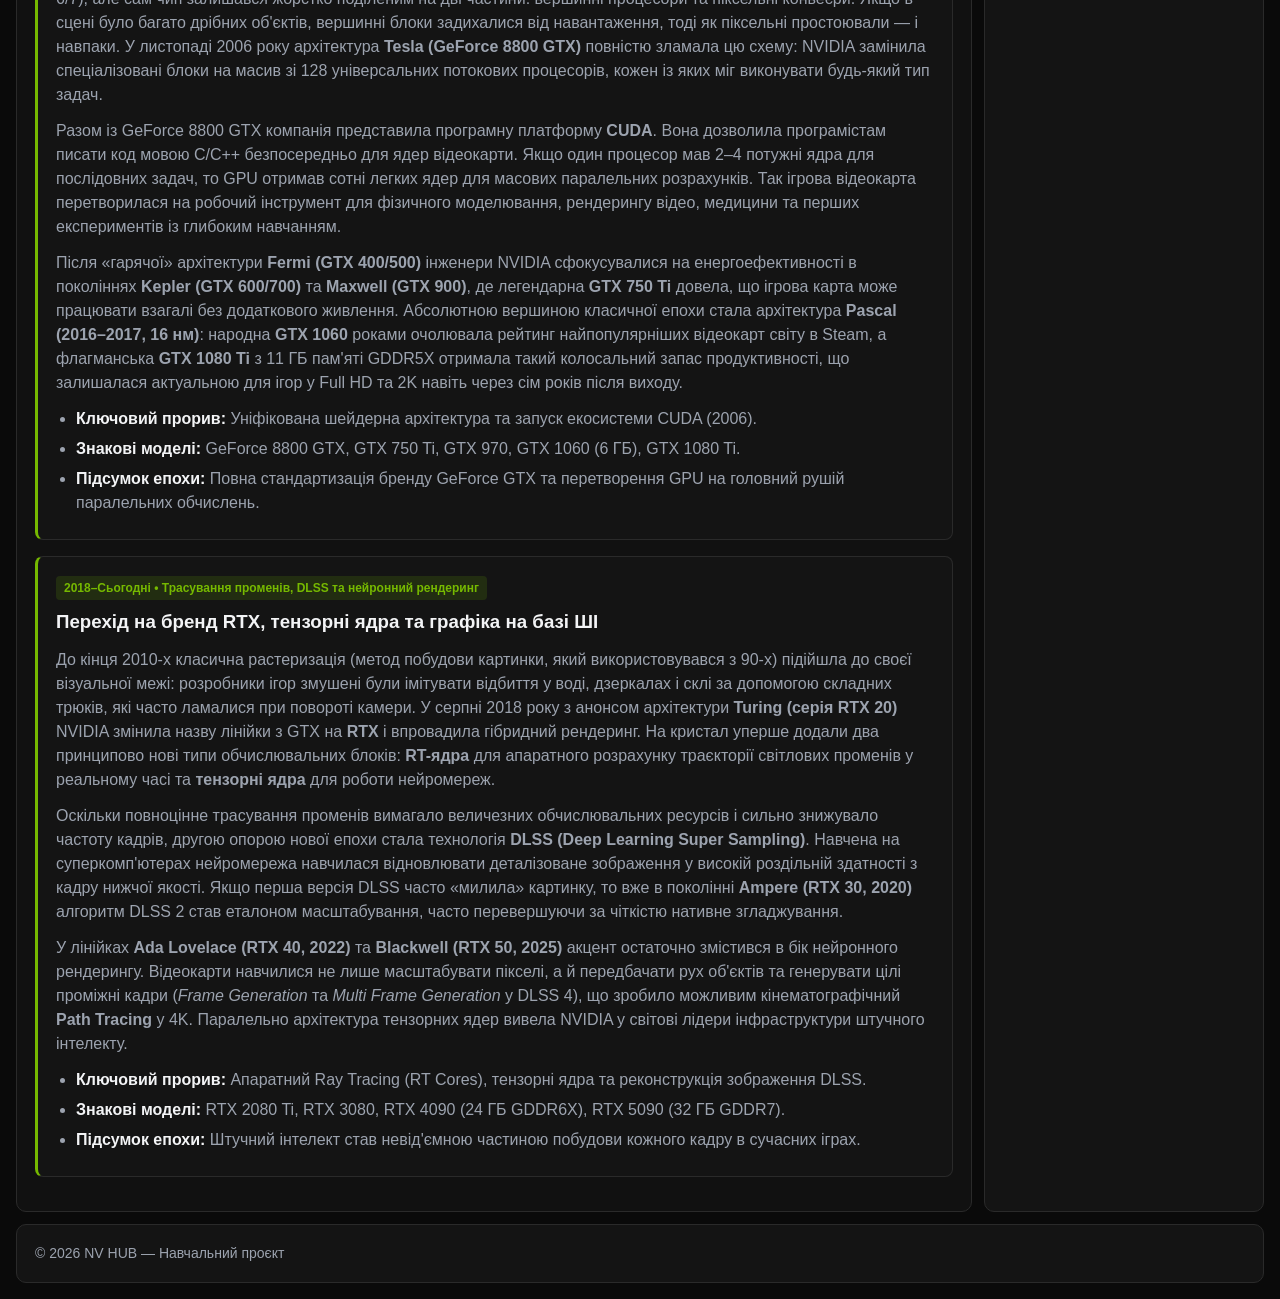
==== commit 65826ae3: "final" ====
--- a/index.html
+++ b/index.html
@@ -3,136 +3,111 @@
 <head>
   <meta charset="UTF-8">
   <meta name="viewport" content="width=device-width, initial-scale=1.0">
-  <title>NVIDIA HUB — Історія графічних технологій та підбір GPU</title>
+  <title>NV HUB — Історія графічних технологій</title>
   <link rel="stylesheet" href="css/style.css">
 </head>
 <body>
-  <header>
-    <div class="container navbar">
-      <a href="index.html" class="logo">NV <span>HUB</span></a>
-      <ul class="nav-links">
-        <li><a href="index.html" class="active">Історія</a></li>
+  <div class="grid-container">
+    <header class="header">
+      <h1>NV <span>HUB</span></h1>
+      <p>Еволюція графічних процесорів від 1993 року до ери штучного інтелекту</p>
+    </header>
+
+    <nav class="top-menu">
+      <ul class="menu-list">
+        <li><a href="index.html" class="active">Історія та віхи</a></li>
         <li><a href="gpus.html">Легендарні GPU</a></li>
         <li><a href="tech.html">Технології та підбір</a></li>
       </ul>
-    </div>
-  </header>
+    </nav>
 
-  <main class="container">
-    <section class="hero">
-      <div>
-        <h1>Від 3D-прискорювачів 90-х до ери штучного інтелекту</h1>
-        <p>Заснована у 1993 році Дженсеном Хуангом, Крісом Малаховскі та Кертісом Пріемом, компанія NVIDIA змінила комп'ютерну індустрію, винайшовши перший у світі графічний процесор (GPU) у 1999 році.</p>
-        <a href="gpus.html" class="btn">Дивитись легенди GPU</a>
+    <main class="content">
+      <h2>Три головні віхи розвитку</h2>
+      <p>Обери епоху на картці, щоб перейти до детального розбору архітектури, ключових рішень та знакових відеокарт.</p>
+
+      <div class="flex-container">
+        <article class="flex-item">
+          <img src="img/Image256.jpg" alt="Відеокарта кінця 90-х">
+          <h3>1993–1999: Народження GPU</h3>
+          <p>Від перших експериментів з мультимедіа до RIVA TNT та першого у світі GPU GeForce 256.</p>
+          <a href="#era-90s" class="btn">Детальніше ↓</a>
+        </article>
+
+        <article class="flex-item">
+          <img src="img/Image1080.jpg" alt="Відеокарта GTX 1080 Ti">
+          <h3>2006–2017: Шейдери та CUDA</h3>
+          <p>Уніфікована архітектура Tesla, поява обчислень CUDA та золотий стандарт лінійки GTX 1000.</p>
+          <a href="#era-gtx" class="btn">Детальніше ↓</a>
+        </article>
+
+        <article class="flex-item">
+          <img src="img/Image5090.jpg" alt="Відеокарта RTX Founders Edition">
+          <h3>2018–Сьогодні: RTX та ШІ</h3>
+          <p>Трасування променів у реальному часі, тензорні ядра та реконструкція кадрів через DLSS.</p>
+          <a href="#era-rtx" class="btn">Детальніше ↓</a>
+        </article>
       </div>
-      <div class="hero-stats">
-        <div class="stat-row"><span>Рік заснування:</span> <strong>1993 (Санта-Клара)</strong></div>
-        <div class="stat-row"><span>Перший GPU у світі:</span> <strong>GeForce 256 (1999)</strong></div>
-        <div class="stat-row"><span>Революція обчислень:</span> <strong>Архітектура CUDA (2006)</strong></div>
-        <div class="stat-row"><span>Ера трасування променів:</span> <strong>Серія RTX 20 (2018)</strong></div>
-      </div>
-    </section>
 
-    <h2>Три головні віхи розвитку</h2>
-    <p>Натисни на епоху, щоб перейти до детального огляду архітектури та знакових відеокарт.</p>
+      <h2>Детальна хронологія епох</h2>
 
-    <div class="grid-3">
-      <a href="#era-90s" class="card card-link">
-        <div>
-          <h3>1993–1999: Народження GPU</h3>
-          <p>Від ранніх 2D/3D-чипів RIVA TNT до легендарної GeForce 256, яка першою взяла на себе апаратну обробку геометрії та освітлення.</p>
-        </div>
-        <div>
-          <span class="tag">Епоха DirectX 7</span>
-          <div class="card-hint">Читати детальніше ↓</div>
-        </div>
-      </a>
+      <section id="era-90s" class="era-detail">
+        <span class="tag">1993–1999 • Становлення 3D та DirectX 7</span>
+        <h3>Від першого чипа NV1 до народження GeForce 256</h3>
+        <p>Компанію NVIDIA заснували 5 квітня 1993 року інженери Дженсен Хуанг, Кріс Малаховскі та Кертіс Пріем із початковим капіталом $40 000. У середині 90-х ринок ПК-графіки переживав хаотичний бум: десятки виробників просували власні закриті стандарти 3D-рендерингу. Перший комерційний продукт компанії — <strong>NV1 (1995)</strong> — був амбітною картою «все в одному» з 3D-прискорювачем, звуковою підсистемою та портами для геймпадів Sega Saturn. Проте архітектура NV1 будувала зображення з квадратичних поверхонь замість звичних трикутників, а вихід Microsoft DirectX остаточно зробив цей підхід несумісним із майбутніми іграми.</p>
+        <p>На межі банкрутства компанія зробила ставку на класичний полігональний рендеринг і у 1997 році випустила <strong>RIVA 128</strong> — надшвидкий для свого часу чип, який розійшовся тиражем понад мільйон екземплярів за перші чотири місяці. Закріпили успіх лінійки <strong>RIVA TNT</strong> та <strong>TNT2 (1998–1999)</strong>: назва розшифровувалася як <em>TwiN Texel</em>, оскільки чип уперше вмів накладати два пікселі за один такт, що дозволило нав'язати пряму боротьбу тодішньому монополісту ринку — 3dfx Voodoo.</p>
+        <p>Головний переворот стався у жовтні 1999 року з релізом <strong>GeForce 256</strong>. Саме тоді NVIDIA вперше в історії використала термін <strong>GPU (Graphics Processing Unit)</strong>. До цього відеокарта лише «розмальовувала» вже пораховані процесором фігури, але GeForce 256 отримала апаратний блок <em>Transform & Lighting (Hardware T&L)</em>, взявши на себе обчислення геометрії та джерел світла. Це вдвічі розвантажило центральні процесори та відкрило дорогу складним тривимірним світам на кшталт Quake III Arena.</p>
+        <ul>
+          <li><strong>Ключовий прорив:</strong> Апаратний модуль Hardware T&L (15 млн транзисторів за техпроцесом 220 нм).</li>
+          <li><strong>Знакові моделі:</strong> RIVA 128, RIVA TNT2 Ultra, GeForce 256 (32 МБ DDR).</li>
+          <li><strong>Підсумок епохи:</strong> Вже у 2000 році NVIDIA викупила інтелектуальну власність ослабленого конкурента 3dfx, ставши головним гравцем на ринку дискретної графіки.</li>
+        </ul>
+      </section>
 
-      <a href="#era-gtx" class="card card-link">
-        <div>
-          <h3>2006–2017: Програмовані шейдери та CUDA</h3>
-          <p>Вихід GeForce 8800 GTX та народний тріумф серії GTX 1000 перетворили відеокарти на універсальні обчислювальні станції.</p>
-        </div>
-        <div>
-          <span class="tag">Tesla & Pascal</span>
-          <div class="card-hint">Читати детальніше ↓</div>
-        </div>
-      </a>
+      <section id="era-gtx" class="era-detail">
+        <span class="tag">2006–2017 • Уніфікована архітектура, CUDA та золота ера GTX</span>
+        <h3>Програмовані шейдери, обчислення загального призначення та легенда GTX 1080 Ti</h3>
+        <p>На початку 2000-х відеокарти навчилися працювати з програмованими шейдерами (лінійки GeForce FX та GeForce 6/7), але сам чип залишався жорстко поділеним на дві частини: вершинні процесори та піксельні конвеєри. Якщо в сцені було багато дрібних об'єктів, вершинні блоки задихалися від навантаження, тоді як піксельні простоювали — і навпаки. У листопаді 2006 року архітектура <strong>Tesla (GeForce 8800 GTX)</strong> повністю зламала цю схему: NVIDIA замінила спеціалізовані блоки на масив зі 128 універсальних потокових процесорів, кожен із яких міг виконувати будь-який тип задач.</p>
+        <p>Разом із GeForce 8800 GTX компанія представила програмну платформу <strong>CUDA</strong>. Вона дозволила програмістам писати код мовою C/C++ безпосередньо для ядер відеокарти. Якщо один процесор мав 2–4 потужні ядра для послідовних задач, то GPU отримав сотні легких ядер для масових паралельних розрахунків. Так ігрова відеокарта перетворилася на робочий інструмент для фізичного моделювання, рендерингу відео, медицини та перших експериментів із глибоким навчанням.</p>
+        <p>Після «гарячої» архітектури <strong>Fermi (GTX 400/500)</strong> інженери NVIDIA сфокусувалися на енергоефективності в поколіннях <strong>Kepler (GTX 600/700)</strong> та <strong>Maxwell (GTX 900)</strong>, де легендарна <strong>GTX 750 Ti</strong> довела, що ігрова карта може працювати взагалі без додаткового живлення. Абсолютною вершиною класичної епохи стала архітектура <strong>Pascal (2016–2017, 16 нм)</strong>: народна <strong>GTX 1060</strong> роками очолювала рейтинг найпопулярніших відеокарт світу в Steam, а флагманська <strong>GTX 1080 Ti</strong> з 11 ГБ пам'яті GDDR5X отримала такий колосальний запас продуктивності, що залишалася актуальною для ігор у Full HD та 2K навіть через сім років після виходу.</p>
+        <ul>
+          <li><strong>Ключовий прорив:</strong> Уніфікована шейдерна архітектура та запуск екосистеми CUDA (2006).</li>
+          <li><strong>Знакові моделі:</strong> GeForce 8800 GTX, GTX 750 Ti, GTX 970, GTX 1060 (6 ГБ), GTX 1080 Ti.</li>
+          <li><strong>Підсумок епохи:</strong> Повна стандартизація бренду GeForce GTX та перетворення GPU на головний рушій паралельних обчислень.</li>
+        </ul>
+      </section>
 
-      <a href="#era-rtx" class="card card-link">
-        <div>
-          <h3>2018–Сьогодні: RTX та нейромережі</h3>
-          <p>Поява RT-ядер для трасування променів у реальному часі та тензорних ядер для DLSS відкрила еру графіки на базі ШІ.</p>
-        </div>
-        <div>
-          <span class="tag">Turing / Ada / Blackwell</span>
-          <div class="card-hint">Читати детальніше ↓</div>
-        </div>
-      </a>
-    </div>
+      <section id="era-rtx" class="era-detail">
+        <span class="tag">2018–Сьогодні • Трасування променів, DLSS та нейронний рендеринг</span>
+        <h3>Перехід на бренд RTX, тензорні ядра та графіка на базі ШІ</h3>
+        <p>До кінця 2010-х класична растеризація (метод побудови картинки, який використовувався з 90-х) підійшла до своєї візуальної межі: розробники ігор змушені були імітувати відбиття у воді, дзеркалах і склі за допомогою складних трюків, які часто ламалися при повороті камери. У серпні 2018 року з анонсом архітектури <strong>Turing (серія RTX 20)</strong> NVIDIA змінила назву лінійки з GTX на <strong>RTX</strong> і впровадила гібридний рендеринг. На кристал уперше додали два принципово нові типи обчислювальних блоків: <strong>RT-ядра</strong> для апаратного розрахунку траєкторії світлових променів у реальному часі та <strong>тензорні ядра</strong> для роботи нейромереж.</p>
+        <p>Оскільки повноцінне трасування променів вимагало величезних обчислювальних ресурсів і сильно знижувало частоту кадрів, другою опорою нової епохи стала технологія <strong>DLSS (Deep Learning Super Sampling)</strong>. Навчена на суперкомп'ютерах нейромережа навчилася відновлювати деталізоване зображення у високій роздільній здатності з кадру нижчої якості. Якщо перша версія DLSS часто «милила» картинку, то вже в поколінні <strong>Ampere (RTX 30, 2020)</strong> алгоритм DLSS 2 став еталоном масштабування, часто перевершуючи за чіткістю нативне згладжування.</p>
+        <p>У лінійках <strong>Ada Lovelace (RTX 40, 2022)</strong> та <strong>Blackwell (RTX 50, 2025)</strong> акцент остаточно змістився в бік нейронного рендерингу. Відеокарти навчилися не лише масштабувати пікселі, а й передбачати рух об'єктів та генерувати цілі проміжні кадри (<em>Frame Generation</em> та <em>Multi Frame Generation</em> у DLSS 4), що зробило можливим кінематографічний <strong>Path Tracing</strong> у 4K. Паралельно архітектура тензорних ядер вивела NVIDIA у світові лідери інфраструктури штучного інтелекту.</p>
+        <ul>
+          <li><strong>Ключовий прорив:</strong> Апаратний Ray Tracing (RT Cores), тензорні ядра та реконструкція зображення DLSS.</li>
+          <li><strong>Знакові моделі:</strong> RTX 2080 Ti, RTX 3080, RTX 4090 (24 ГБ GDDR6X), RTX 5090 (32 ГБ GDDR7).</li>
+          <li><strong>Підсумок епохи:</strong> Штучний інтелект став невід'ємною частиною побудови кожного кадру в сучасних іграх.</li>
+        </ul>
+      </section>
+    </main>
 
-    <h2>Детальна хронологія епох</h2>
-    <div class="era-details">
-      <!-- Епоха 1 -->
-      <article id="era-90s" class="era-block">
-        <div class="era-media">
-          <img src="img/Image256.jpg" alt="Ретро відеокарта кінця 1990-х років" class="era-img">
-        </div>
-        <div class="era-text">
-          <span class="tag" style="margin-bottom: 0.75rem;">1993–1999 • Старт індустрії</span>
-          <h3>Від RIVA TNT до першого GPU GeForce 256</h3>
-          <p>У середині 90-х ринок 3D-прискорювачів був переповнений конкурентами, а перша спроба NVIDIA (чип NV1) ледь не призвела до банкрутства. Прорив стався з виходом лінійки <strong>RIVA TNT</strong>, яка змогла нав'язати боротьбу лідерам ринку.</p>
-          <p>У жовтні 1999 року вийшла <strong>GeForce 256</strong> — компанія першою в історії використала термін <em>GPU (Graphics Processing Unit)</em>. Карта розвантажила центральний процесор, перебравши на себе розрахунок освітлення та трансформації полігонів (Hardware T&L).</p>
-          <ul class="era-specs">
-            <li><span>Знакові моделі:</span> <strong>RIVA TNT2, GeForce 256</strong></li>
-            <li><span>Інтерфейс:</span> <strong>AGP 4x</strong></li>
-            <li><span>Пам'ять:</span> <strong>до 32 МБ DDR</strong></li>
-          </ul>
-        </div>
-      </article>
+    <aside class="right-menu">
+      <h3>Ключові факти</h3>
+      <ul>
+        <li><strong>1993</strong> — заснування компанії у Санта-Кларі, Каліфорнія.</li>
+        <li><strong>1999</strong> — реліз GeForce 256, першого у світі GPU.</li>
+        <li><strong>2006</strong> — запуск архітектури Tesla та платформи CUDA.</li>
+        <li><strong>2018</strong> — перехід на серію RTX і поява RT-ядер.</li>
+        <li><strong>2025</strong> — архітектура Blackwell та пам'ять GDDR7.</li>
+      </ul>
+      <hr style="border: 0; border-top: 1px solid var(--border); margin: 14px 0;">
+      <h3>Оновлюєш ПК?</h3>
+      <p style="font-size: 14px;">Залиш параметри процесора та БЖ — допоможемо підібрати відеокарту.</p>
+      <a href="tech.html" class="btn" style="width: 100%; text-align: center;">Перейти до підбору</a>
+    </aside>
 
-      <!-- Епоха 2 -->
-      <article id="era-gtx" class="era-block reverse">
-        <div class="era-media">
-          <img src="img/Image1080.jpg" alt="Відеокарта серії GTX Founders Edition" class="era-img">
-        </div>
-        <div class="era-text">
-          <span class="tag" style="margin-bottom: 0.75rem;">2006–2017 • Золота ера GTX</span>
-          <h3>Уніфіковані шейдери, CUDA та легенда GTX 1080 Ti</h3>
-          <p>У 2006 році архітектура <strong>Tesla (GeForce 8800 GTX)</strong> назавжди змінила будову відеокарт: замість окремих піксельних та вершинних конвеєрів з'явилися універсальні потокові процесори, а разом із ними — платформа <strong>CUDA</strong> для наукових та інженерних обчислень.</p>
-          <p>Апогеєм класичної епохи стала лінійка <strong>Pascal (GTX 10-ї серії)</strong> у 2016–2017 роках. Флагманська <strong>GTX 1080 Ti</strong> з 11 ГБ пам'яті отримала настільки великий запас міцності, що залишалася актуальною для геймерів понад шість років.</p>
-          <ul class="era-specs">
-            <li><span>Знакові моделі:</span> <strong>8800 GTX, GTX 1080 Ti</strong></li>
-            <li><span>Техпроцес:</span> <strong>від 90 нм до 16 нм</strong></li>
-            <li><span>Головний прорив:</span> <strong>Уніфікована архітектура CUDA</strong></li>
-          </ul>
-        </div>
-      </article>
-
-      <!-- Епоха 3 -->
-      <article id="era-rtx" class="era-block">
-        <div class="era-media">
-          <img src="img/Image5090.jpg" alt="Сучасна відеокарта серії RTX Founders Edition" class="era-img">
-        </div>
-        <div class="era-text">
-          <span class="tag" style="margin-bottom: 0.75rem;">2018–Сьогодні • Ера RTX та ШІ</span>
-          <h3>Трасування променів у реальному часі та революція DLSS</h3>
-          <p>З виходом архітектури <strong>Turing (RTX 20)</strong> NVIDIA зробила ставку на гібридний рендеринг. На кристал уперше додали спеціалізовані <strong>RT-ядра</strong> для фізично точного розрахунку відбиттів і тіней, а також <strong>тензорні ядра</strong> для роботи нейромереж.</p>
-          <p>У поколіннях <strong>Ampere (RTX 30)</strong>, <strong>Ada Lovelace (RTX 40)</strong> та <strong>Blackwell (RTX 50)</strong> технологія <strong>DLSS</strong> навчилася не лише масштабувати картинку без втрати чіткості, а й генерувати додаткові кадри за допомогою ШІ, зробивши доступним повноцінний Path Tracing у 4K.</p>
-          <ul class="era-specs">
-            <li><span>Знакові моделі:</span> <strong>RTX 2080 Ti, RTX 3080, RTX 4090</strong></li>
-            <li><span>Ключові блоки:</span> <strong>RT Cores + Tensor Cores</strong></li>
-            <li><span>Технології:</span> <strong>DLSS Frame Generation, Reflex</strong></li>
-          </ul>
-        </div>
-      </article>
-    </div>
-  </main>
-
-  <footer>
-    <div class="container footer-content">
-      <span>© 2026 NV HUB — Історія графічних технологій та підбір GPU</span>
-    </div>
-  </footer>
+    <footer class="footer">
+      <span>© 2026 NV HUB — Навчальний проєкт</span>
+    </footer>
+  </div>
 </body>
 </html>
--- a/css/style.css
+++ b/css/style.css
@@ -1,464 +1,368 @@
-/* Фірмова палітра NVIDIA */
+* {
+  box-sizing: border-box;
+}
+
+html {
+  scroll-behavior: smooth;
+}
+
 :root {
   --bg-dark: #0a0a0a;
-  --bg-card: #141414;
+  --bg-panel: #141414;
   --bg-elevated: #1f1f1f;
   --text-main: #f3f4f6;
   --text-muted: #9ca3af;
-  --accent: #76b900;      /* Фірмовий зелений NVIDIA */
+  --accent: #76b900;
   --accent-hover: #5e9400;
   --border: #2a2a2a;
 }
 
-* {
-  box-sizing: border-box;
+body {
+  margin: 0;
+  padding: 16px;
+  font-family: 'Segoe UI', Arial, sans-serif;
+  line-height: 1.5;
+  color: var(--text-main);
+  background: var(--bg-dark);
+}
+
+h1, h2, h3 {
+  margin: 0 0 12px;
+}
+
+h2 {
+  color: var(--accent);
+  margin-top: 24px;
+}
+
+p {
+  margin: 0 0 12px;
+  color: var(--text-muted);
+}
+
+a {
+  color: var(--accent);
+  text-decoration: none;
+}
+
+/* Базові стилі секцій каркасу */
+.header,
+.top-menu,
+.content,
+.right-menu,
+.footer {
+  padding: 18px;
+  border-radius: 10px;
+  border: 1px solid var(--border);
+}
+
+.header     { background: linear-gradient(135deg, #141414, #101f04); border-left: 4px solid var(--accent); }
+.top-menu   { background: var(--bg-panel); }
+.content    { background: #111111; }
+.right-menu { background: var(--bg-panel); }
+.footer     { background: var(--bg-panel); color: var(--text-muted); }
+
+.header h1 {
+  margin: 0;
+  font-size: 26px;
+  letter-spacing: 0.5px;
+  text-transform: uppercase;
+}
+
+.header h1 span {
+  color: var(--accent);
+}
+
+.header p {
+  margin: 4px 0 0;
+  font-size: 14px;
+}
+
+.right-menu ul {
+  margin: 0;
+  padding-left: 18px;
+  color: var(--text-muted);
+}
+
+.right-menu li {
+  margin-bottom: 8px;
+}
+
+/* ============================================================
+   КРОК 1 · КАРКАС СТОРІНКИ НА GRID (grid-template-areas)
+   ============================================================ */
+
+.grid-container {
+  display: grid;
+  max-width: 1400px;
+  margin: 0 auto;
+  grid-template-columns: 1fr 280px;
+  grid-template-rows: auto auto 1fr auto;
+  grid-template-areas:
+    "header  header"
+    "nav     right"
+    "content right"
+    "footer  footer";
+  gap: 12px;
+  min-height: calc(100vh - 32px);
+}
+
+.header     { grid-area: header; }
+.top-menu   { grid-area: nav; }
+.content    { grid-area: content; }
+.right-menu { grid-area: right; }
+.footer     { grid-area: footer; }
+
+/* ============================================================
+   КРОК 2 · ГОРИЗОНТАЛЬНЕ МЕНЮ НА FLEXBOX
+   ============================================================ */
+
+.menu-list {
+  display: flex;
+  flex-wrap: wrap;
+  gap: 16px;
+  list-style: none;
   margin: 0;
   padding: 0;
 }
 
-html {
-  scroll-behavior: smooth;
-}
-
-body {
-  font-family: 'Segoe UI', system-ui, -apple-system, sans-serif;
-  background-color: var(--bg-dark);
-  color: var(--text-main);
-  line-height: 1.6;
+.menu-list a {
+  display: inline-block;
+  padding: 6px 14px;
+  border-radius: 6px;
+  color: var(--text-main);
+  font-weight: 600;
+  transition: background 0.2s, color 0.2s;
+}
+
+.menu-list a:hover,
+.menu-list a.active {
+  background: var(--bg-elevated);
+  color: var(--accent);
+}
+
+/* ============================================================
+   КРОК 3 · РЯД КАРТОК НА FLEXBOX + ТОЧКИ ЗЛАМУ
+   ============================================================ */
+
+.flex-container {
+  display: flex;
+  flex-wrap: wrap;
+  gap: 16px;
+  margin-bottom: 24px;
+}
+
+.flex-item {
+  flex: 1 1 240px;
+  background: var(--bg-panel);
+  border: 1px solid var(--border);
+  border-radius: 10px;
+  padding: 16px;
   display: flex;
   flex-direction: column;
-  min-height: 100vh;
-}
-
-a {
-  color: inherit;
-  text-decoration: none;
-}
-
-.container {
+  transition: border-color 0.2s, transform 0.2s, box-shadow 0.2s;
+}
+
+.flex-item:hover {
+  border-color: var(--accent);
+  transform: translateY(-2px);
+  box-shadow: 0 6px 18px rgba(118, 185, 0, 0.12);
+}
+
+.flex-item img {
   width: 100%;
-  max-width: 1200px;
-  margin: 0 auto;
-  padding: 0 1.25rem;
-}
-
-/* --- HEADER & NAVIGATION (Flexbox) --- */
-header {
-  background-color: rgba(10, 10, 10, 0.95);
-  border-bottom: 1px solid var(--border);
-  position: sticky;
-  top: 0;
-  z-index: 100;
-}
-
-.navbar {
-  display: flex;
-  justify-content: space-between;
-  align-items: center;
-  padding: 1rem 0;
-  flex-wrap: wrap;
-  gap: 1rem;
-}
-
-.logo {
-  font-size: 1.45rem;
-  font-weight: 800;
-  letter-spacing: 1px;
-  text-transform: uppercase;
-  display: flex;
-  align-items: center;
-  gap: 0.5rem;
-}
-
-.logo span {
-  color: var(--accent);
-}
-
-.nav-links {
-  display: flex;
-  list-style: none;
-  gap: 1.5rem;
-}
-
-.nav-links a {
-  font-weight: 500;
-  padding: 0.45rem 0.9rem;
-  border-radius: 6px;
-  transition: all 0.2s ease;
-}
-
-.nav-links a:hover,
-.nav-links a.active {
-  background-color: var(--bg-elevated);
-  color: var(--accent);
-}
-
-/* --- MAIN --- */
-main {
-  flex: 1;
-  padding: 2.5rem 0;
-}
-
-h1 {
-  font-size: 2.3rem;
-  margin-bottom: 1rem;
-  line-height: 1.2;
-}
-
-h2 {
-  font-size: 1.6rem;
-  margin: 2.5rem 0 1rem;
-  color: var(--accent);
-}
-
-p {
-  margin-bottom: 1rem;
-  color: var(--text-muted);
+  height: 160px;
+  object-fit: cover;
+  border-radius: 6px;
+  margin-bottom: 12px;
+  border: 1px solid var(--border);
+}
+
+.flex-item p {
+  flex-grow: 1;
 }
 
 .btn {
   display: inline-block;
-  background-color: var(--accent);
+  padding: 8px 16px;
+  border-radius: 6px;
+  background: var(--accent);
   color: #000000;
   font-weight: 700;
-  padding: 0.8rem 1.6rem;
-  border-radius: 6px;
+  font-size: 14px;
   border: none;
   cursor: pointer;
-  text-transform: uppercase;
-  font-size: 0.9rem;
-  letter-spacing: 0.5px;
-  transition: background 0.2s;
+  text-decoration: none;
+  transition: background 0.2s, color 0.2s;
 }
 
 .btn:hover {
-  background-color: var(--accent-hover);
+  background: var(--accent-hover);
   color: #ffffff;
 }
 
-/* --- HERO SECTION (CSS Grid) --- */
-.hero {
-  display: grid;
-  grid-template-columns: 1.3fr 1fr;
-  gap: 2.5rem;
-  align-items: center;
-  background: linear-gradient(145deg, #141414, #0f1a05);
-  padding: 2.5rem;
-  border-radius: 14px;
-  border: 1px solid var(--border);
-  border-left: 4px solid var(--accent);
-}
-
-.hero-stats {
-  background-color: var(--bg-dark);
-  border: 1px solid var(--border);
-  border-radius: 10px;
-  padding: 1.5rem;
-  display: flex;
-  flex-direction: column;
-  gap: 0.85rem;
-}
-
-.stat-row {
-  display: flex;
-  justify-content: space-between;
-  border-bottom: 1px solid var(--border);
-  padding-bottom: 0.5rem;
-  font-size: 0.95rem;
-}
-
-.stat-row:last-child {
-  border-bottom: none;
-  padding-bottom: 0;
-}
-
-.stat-row strong {
-  color: var(--accent);
-}
-
-/* --- CARDS GRID (CSS Grid) --- */
-.grid-3 {
-  display: grid;
-  grid-template-columns: repeat(3, 1fr);
-  gap: 1.5rem;
-}
-
-.card {
-  background-color: var(--bg-card);
-  border: 1px solid var(--border);
-  border-radius: 12px;
-  padding: 1.5rem;
-  display: flex;
-  flex-direction: column;
-  justify-content: space-between;
-  transition: border-color 0.2s;
-}
-
-.card:hover {
-  border-color: var(--accent);
-}
-
-.card-link {
-  cursor: pointer;
-  transition: transform 0.2s ease, border-color 0.2s ease, box-shadow 0.2s ease;
-}
-
-.card-link:hover {
-  transform: translateY(-4px);
-  border-color: var(--accent);
-  box-shadow: 0 8px 24px rgba(118, 185, 0, 0.15);
-}
-
-.card-hint {
-  display: inline-block;
-  margin-top: 1rem;
-  font-size: 0.85rem;
-  color: var(--accent);
-  font-weight: 600;
-}
-
-.card h3 {
-  margin-bottom: 0.75rem;
-  color: var(--text-main);
-  font-size: 1.2rem;
+.flex-item .btn {
+  align-self: flex-end;
+}
+
+@media (max-width: 1150px) {
+  .flex-item {
+    flex: 0 0 calc(50% - 8px);
+  }
+}
+
+@media (max-width: 720px) {
+  .flex-item {
+    flex: 0 0 100%;
+  }
+}
+
+/* ============================================================
+   ДОДАТКОВІ ЕЛЕМЕНТИ КОНТЕНТУ (Епохи, Таблиця, Форма)
+   ============================================================ */
+
+.era-detail {
+  background: var(--bg-panel);
+  border: 1px solid var(--border);
+  border-left: 3px solid var(--accent);
+  border-radius: 8px;
+  padding: 18px;
+  margin-bottom: 16px;
+  scroll-margin-top: 20px;
+}
+
+.era-detail ul {
+  margin: 10px 0 0;
+  padding-left: 20px;
+  color: var(--text-muted);
+}
+
+.era-detail li {
+  margin-bottom: 6px;
+}
+
+.era-detail li strong {
+  color: var(--text-main);
 }
 
 .tag {
   display: inline-block;
-  font-size: 0.8rem;
-  padding: 0.25rem 0.65rem;
+  align-self: flex-start;
+  font-size: 12px;
+  font-weight: 700;
+  padding: 3px 8px;
   border-radius: 4px;
   background: rgba(118, 185, 0, 0.15);
   color: var(--accent);
+  margin-bottom: 8px;
+}
+
+.spec-badge {
+  display: inline-block;
+  font-size: 12px;
+  background: var(--bg-elevated);
+  border: 1px solid var(--border);
+  padding: 3px 8px;
+  border-radius: 4px;
+  margin: 0 4px 10px 0;
+  color: var(--text-main);
+}
+
+.fact-box {
+  background: var(--bg-elevated);
+  border-radius: 6px;
+  padding: 10px 12px;
+  margin-bottom: 10px;
+  font-size: 13px;
+}
+
+.fact-box strong {
+  display: block;
+  color: var(--accent);
+  margin-bottom: 2px;
+}
+
+.table-wrap {
+  overflow-x: auto;
+  margin-bottom: 24px;
+}
+
+.gpu-table {
+  border-collapse: collapse;
+  width: 100%;
+  background: var(--bg-panel);
+}
+
+.gpu-table th,
+.gpu-table td {
+  border: 1px solid var(--border);
+  padding: 10px 12px;
+  text-align: left;
+}
+
+.gpu-table th {
+  background: var(--bg-elevated);
+  color: var(--accent);
+}
+
+.gpu-form {
+  display: flex;
+  flex-direction: column;
+  gap: 12px;
+  background: var(--bg-panel);
+  padding: 18px;
+  border-radius: 10px;
+  border: 1px solid var(--border);
+}
+
+.form-group {
+  display: flex;
+  flex-direction: column;
+  gap: 4px;
+}
+
+.form-group label {
+  font-size: 14px;
   font-weight: 600;
-  margin-top: 0.5rem;
-  align-self: flex-start;
-}
-
-.era-details {
-  display: flex;
-  flex-direction: column;
-  gap: 2.5rem;
-  margin-top: 2rem;
-}
-
-.era-block {
-  display: grid;
-  grid-template-columns: 1fr 1.2fr;
-  gap: 2rem;
-  align-items: center;
-  background-color: var(--bg-card);
-  border: 1px solid var(--border);
-  border-radius: 14px;
-  padding: 2rem;
-  scroll-margin-top: 90px;
-}
-
-.era-block.reverse {
-  grid-template-columns: 1.2fr 1fr;
-}
-
-.era-block.reverse .era-media {
-  order: 2;
-}
-
-.era-img {
-  width: 100%;
-  aspect-ratio: 16 / 9;
-  object-fit: cover;
-  border-radius: 10px;
-  border: 1px solid var(--border);
-  display: block;
-}
-
-.era-text h3 {
-  font-size: 1.4rem;
-  color: var(--text-main);
-  margin-bottom: 0.75rem;
-}
-
-.era-specs {
-  list-style: none;
-  margin-top: 1rem;
-  padding-top: 1rem;
-  border-top: 1px solid var(--border);
-  display: flex;
-  flex-wrap: wrap;
-  gap: 1rem;
-  font-size: 0.85rem;
-  color: var(--text-muted);
-}
-
-.era-specs li strong {
-  color: var(--accent);
-}
-
-/* --- TABLE (Page 2) --- */
-.table-wrapper {
-  overflow-x: auto;
-  margin: 1.5rem 0 2.5rem;
-  border-radius: 10px;
-  border: 1px solid var(--border);
-}
-
-table {
-  width: 100%;
-  border-collapse: collapse;
-  background-color: var(--bg-card);
-  text-align: left;
-}
-
-th, td {
-  padding: 1rem;
-  border-bottom: 1px solid var(--border);
-}
-
-th {
-  background-color: var(--bg-elevated);
-  color: var(--accent);
-  font-weight: 700;
-}
-
-tr:hover td {
-  background-color: rgba(118, 185, 0, 0.04);
-}
-
-/* --- TECH & FORM LAYOUT (Page 3 - CSS Grid) --- */
-.tech-layout {
-  display: grid;
-  grid-template-columns: 1.4fr 1fr;
-  gap: 2rem;
-  margin-top: 1.5rem;
-}
-
-.timeline-item {
-  background: var(--bg-card);
-  padding: 1.25rem 1.5rem;
-  border-left: 3px solid var(--accent);
-  border-radius: 0 8px 8px 0;
-  margin-bottom: 1rem;
-}
-
-.timeline-item h3 {
-  margin-bottom: 0.4rem;
-  color: var(--text-main);
-}
-
-.fan-form {
-  background: var(--bg-card);
-  padding: 1.75rem;
-  border-radius: 12px;
-  border: 1px solid var(--border);
-  display: flex;
-  flex-direction: column;
-  gap: 1rem;
-}
-
-.fan-form h2 {
-  margin-top: 0;
-}
-
-.form-group {
-  display: flex;
-  flex-direction: column;
-  gap: 0.4rem;
-}
-
-label {
-  font-size: 0.9rem;
-  font-weight: 500;
-}
-
-input, textarea, select {
-  padding: 0.75rem;
-  border-radius: 6px;
-  border: 1px solid var(--border);
-  background-color: var(--bg-dark);
+}
+
+.form-group input,
+.form-group select {
+  padding: 9px 12px;
+  border-radius: 6px;
+  border: 1px solid var(--border);
+  background: var(--bg-dark);
   color: var(--text-main);
   font-family: inherit;
 }
 
-input:focus, textarea:focus, select:focus {
+.form-group input:focus,
+.form-group select:focus {
   outline: none;
   border-color: var(--accent);
 }
 
-/* --- FOOTER (Flexbox) --- */
-footer {
-  background-color: var(--bg-card);
-  border-top: 1px solid var(--border);
-  padding: 1.5rem 0;
-  margin-top: auto;
-}
-
-.footer-content {
+.footer {
   display: flex;
   justify-content: space-between;
-  align-items: center;
   flex-wrap: wrap;
-  gap: 1rem;
-  color: var(--text-muted);
-  font-size: 0.9rem;
-}
-
-/* =========================================
-   МЕДІАЗАПИТИ (3 РОЗМІТКИ)
-   ========================================= */
-
-/* Планшети (до 900px) */
+  gap: 10px;
+  font-size: 14px;
+}
+
+/* ============================================================
+   ТОЧКА ЗЛАМУ 3 · ПЕРЕБУДОВА GRID-КАРКАСУ ДЛЯ ВУЗЬКИХ ЕКРАНІВ
+   ============================================================ */
+
 @media (max-width: 900px) {
-  .hero {
+  .grid-container {
     grid-template-columns: 1fr;
-    padding: 1.75rem;
+    grid-template-rows: auto;
+    grid-template-areas:
+      "header"
+      "nav"
+      "content"
+      "right"
+      "footer";
   }
-
-  .grid-3 {
-    grid-template-columns: repeat(2, 1fr);
-  }
-
-  .tech-layout {
-    grid-template-columns: 1fr;
-  }
-
-  .era-block,
-  .era-block.reverse {
-    grid-template-columns: 1fr;
-    padding: 1.5rem;
-  }
-
-  .era-block.reverse .era-media {
-    order: 0;
-  }
-}
-
-/* Мобільні телефони (до 600px) */
-@media (max-width: 600px) {
-  h1 {
-    font-size: 1.75rem;
-  }
-
-  .navbar {
-    flex-direction: column;
-    align-items: flex-start;
-  }
-
-  .nav-links {
-    width: 100%;
-    justify-content: space-between;
-    gap: 0.4rem;
-  }
-
-  .nav-links a {
-    padding: 0.4rem 0.5rem;
-    font-size: 0.92rem;
-  }
-
-  .grid-3 {
-    grid-template-columns: 1fr;
-  }
-
-  .footer-content {
-    flex-direction: column;
-    text-align: center;
-  }
-}+}
